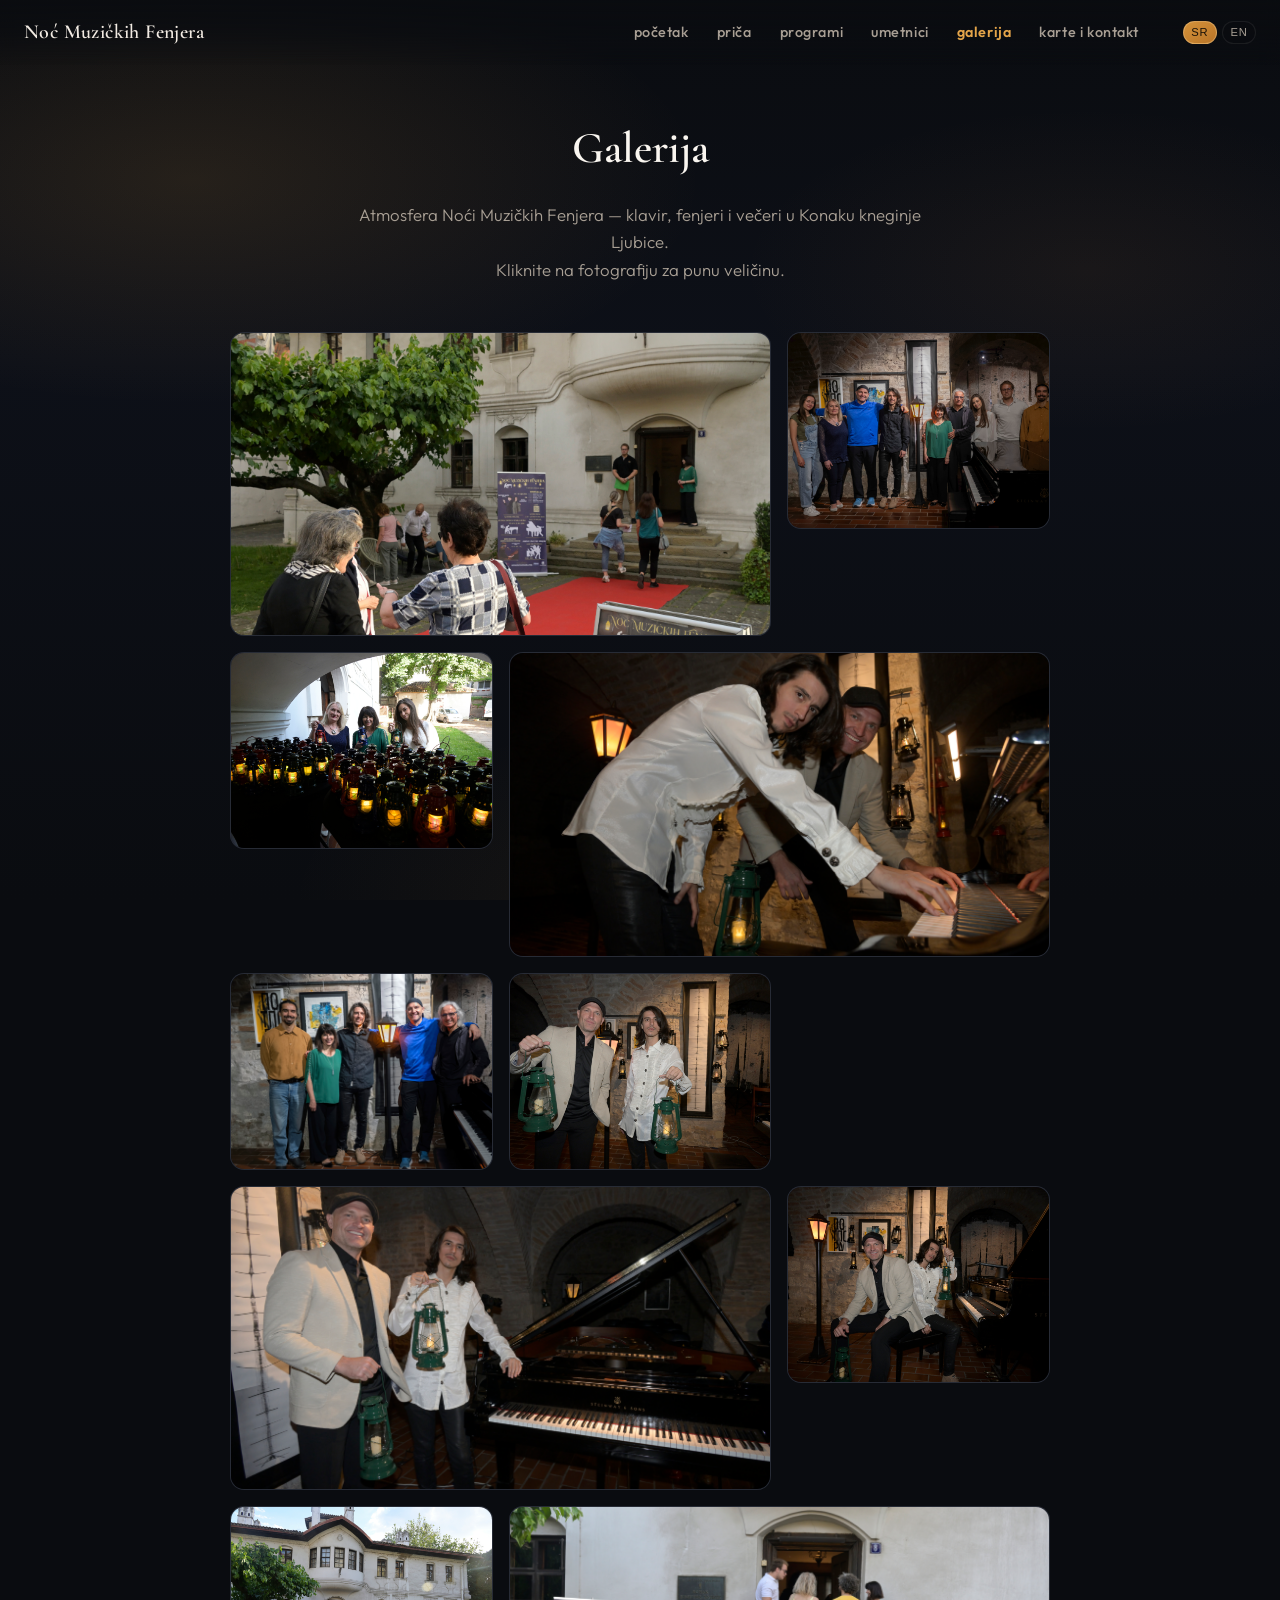
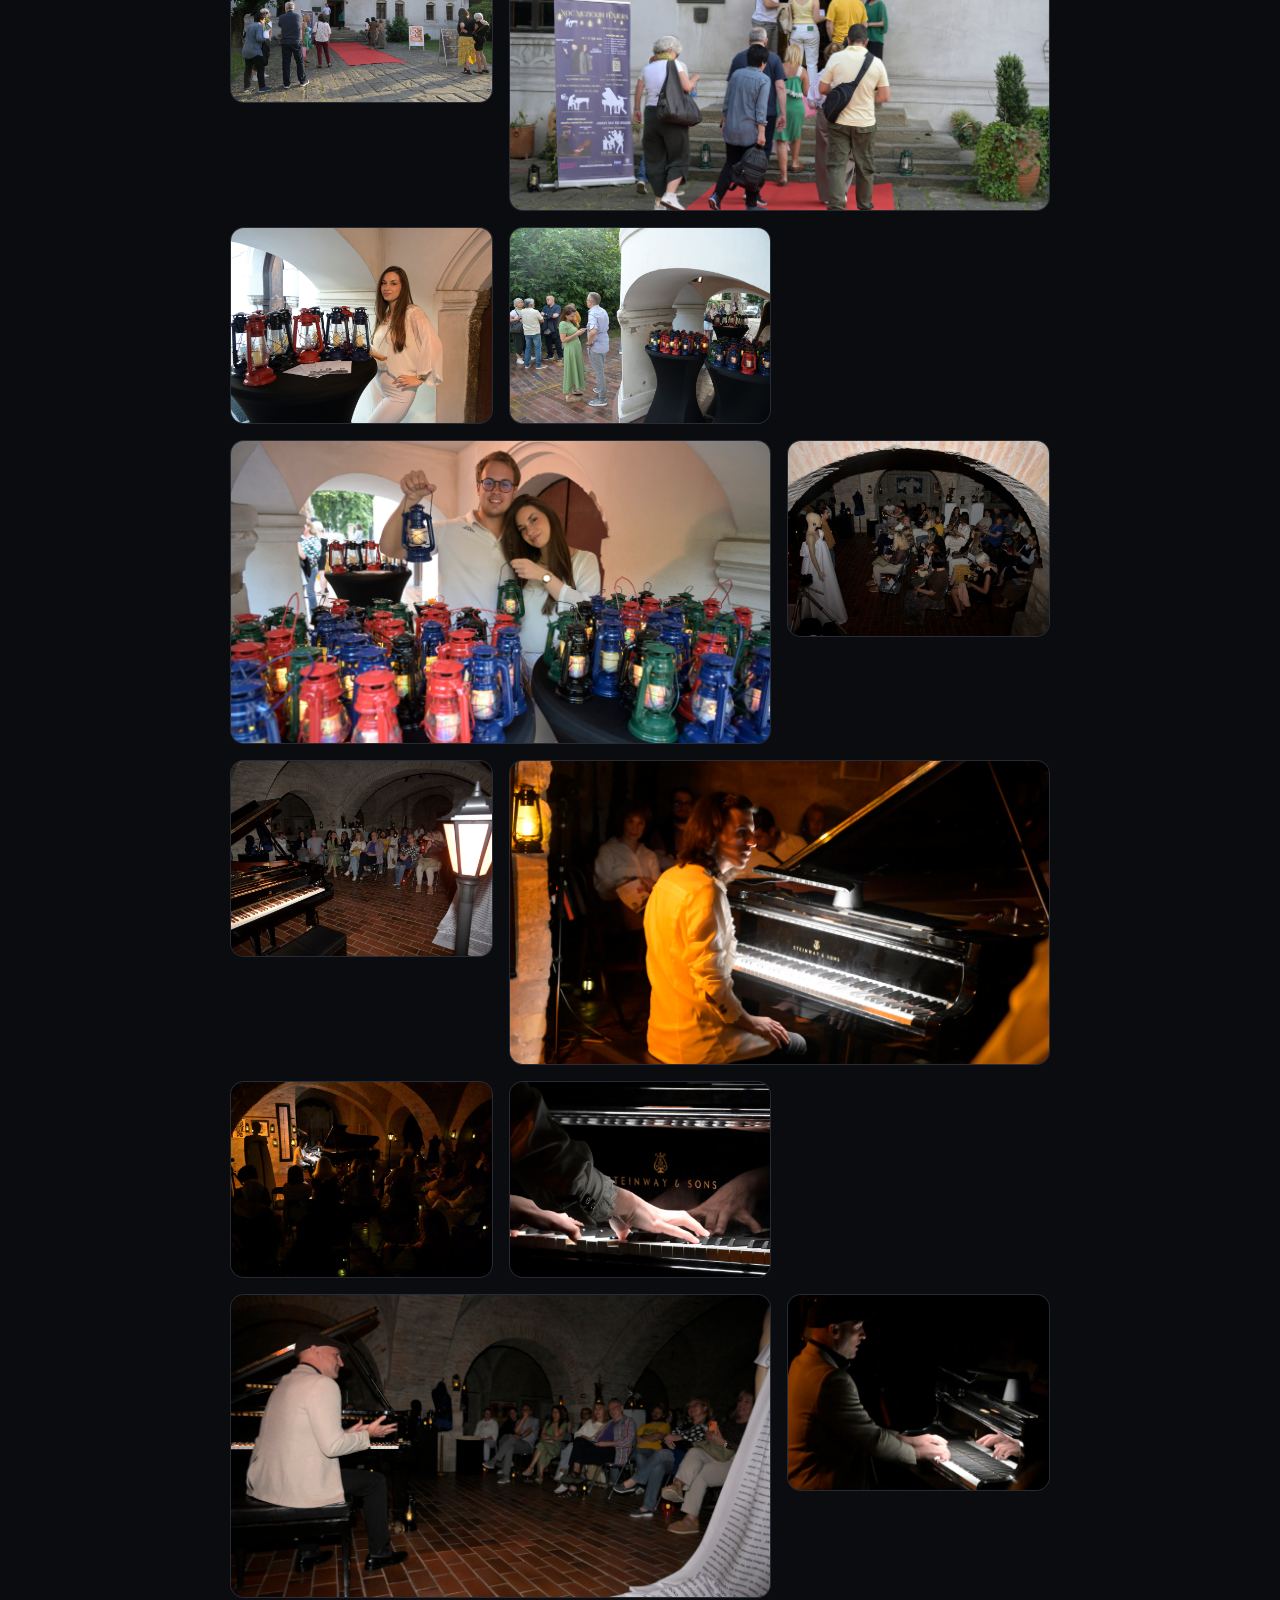
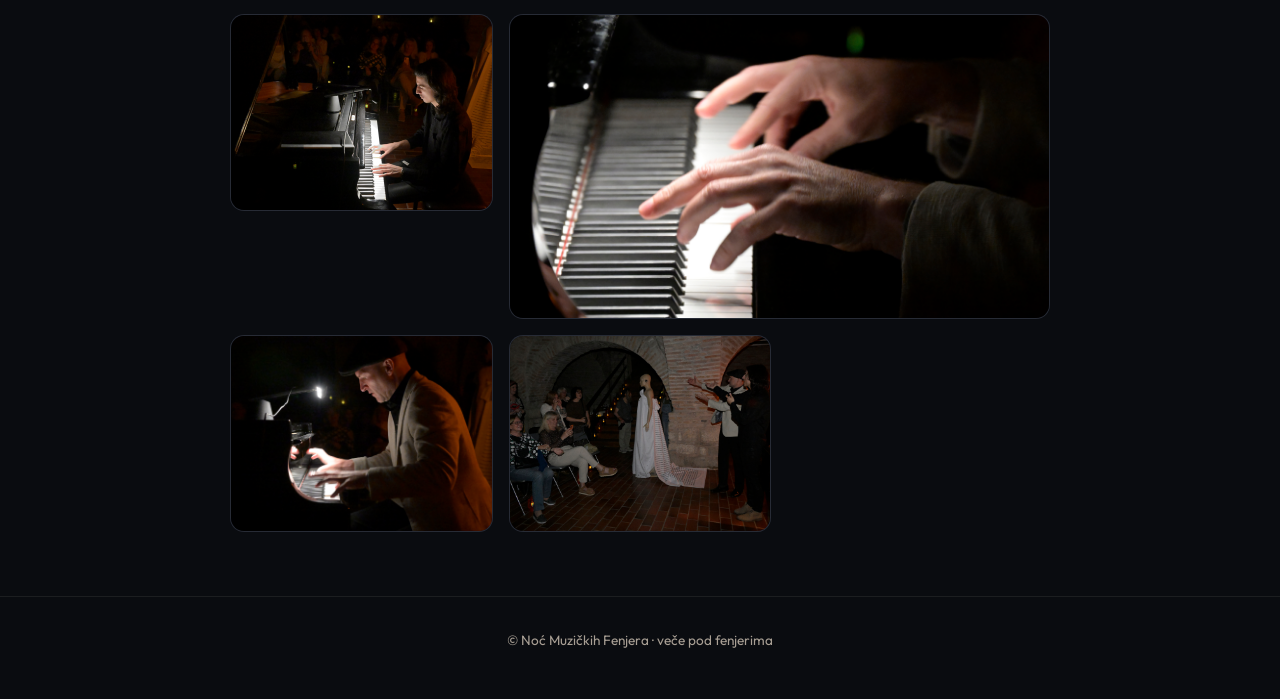
==== galerija.html @ 5be45546 "Dodaj galeriju, favicon fenjer i azuriraj program koncerata. Prethodni dogadjaji u padajucem meniju," ====
<!DOCTYPE html>
<html lang="sr">
<head>
  <meta charset="UTF-8" />
  <meta name="viewport" content="width=device-width, initial-scale=1.0" />
  <meta name="referrer" content="strict-origin-when-cross-origin" />
  <meta name="description" content="Galerija Noći Muzičkih Fenjera — fotografije koncerata, fenjera i ambijenta u Konaku kneginje Ljubice." data-i18n-sr="Galerija Noći Muzičkih Fenjera — fotografije koncerata, fenjera i ambijenta u Konaku kneginje Ljubice." data-i18n-en="Gallery of Night of Musical Lanterns — concert photos, lanterns, and ambience at the Konak of Princess Ljubica." />
  <title>Galerija — Noć Muzičkih Fenjera</title>
  <link rel="preconnect" href="https://fonts.googleapis.com" />
  <link rel="preconnect" href="https://fonts.gstatic.com" crossorigin />
  <link href="https://fonts.googleapis.com/css2?family=Cormorant+Garamond:ital,wght@0,400;0,600;0,700;1,400&family=Outfit:wght@300;400;500;600&display=swap" rel="stylesheet" />
  <link rel="icon" href="favicon.svg" type="image/svg+xml" />
  <link rel="stylesheet" href="css/style.css" />
  <script async src="https://www.googletagmanager.com/gtag/js?id=G-06BH31TTPN"></script>
  <script>
    window.dataLayer = window.dataLayer || [];
    function gtag() { dataLayer.push(arguments); }
    gtag("js", new Date());
    gtag("config", "G-06BH31TTPN");
  </script>
</head>
<body class="page" data-title-sr="Galerija — Noć Muzičkih Fenjera" data-title-en="Gallery — Night of Musical Lanterns">
  <div class="lantern-field" aria-hidden="true"></div>

  <header class="site-header">
    <a class="logo" href="index.html" data-i18n-sr="Noć Muzičkih Fenjera" data-i18n-en="Night of Musical Lanterns">Noć Muzičkih Fenjera</a>
    <button class="nav-toggle" type="button" aria-label="Meni" data-i18n-aria-label-sr="Meni" data-i18n-aria-label-en="Menu" aria-expanded="false">
      <span></span><span></span><span></span>
    </button>
    <nav class="site-nav" aria-label="Glavna navigacija" data-i18n-aria-label-sr="Glavna navigacija" data-i18n-aria-label-en="Main navigation">
      <a href="index.html" data-i18n-sr="Početak" data-i18n-en="Home">Početak</a>
      <a href="prica.html" data-i18n-sr="Priča" data-i18n-en="Story">Priča</a>
      <a href="programi.html" data-i18n-sr="Programi" data-i18n-en="Program">Programi</a>
      <a href="umetnici.html" data-i18n-sr="Umetnici" data-i18n-en="Artists">Umetnici</a>
      <a href="galerija.html" aria-current="page" data-i18n-sr="Galerija" data-i18n-en="Gallery">Galerija</a>
      <a href="kontakt.html" data-i18n-sr="Karte i kontakt" data-i18n-en="Tickets & Contact">Karte i kontakt</a>
      <div class="lang-switch" aria-label="Language switcher">
        <button class="lang-switch__btn is-active" type="button" data-lang-switch="sr" aria-pressed="true">SR</button>
        <button class="lang-switch__btn" type="button" data-lang-switch="en" aria-pressed="false">EN</button>
      </div>
    </nav>
  </header>

  <main class="page-main">
    <section class="section section--gallery section--page-top">
      <div class="section__container section__container--wide">
        <h1 class="section__title" data-i18n-sr="Galerija" data-i18n-en="Gallery">Galerija</h1>
        <p class="section__intro" data-i18n-html-sr="Atmosfera Noći Muzičkih Fenjera — klavir, fenjeri i večeri u Konaku kneginje Ljubice.<br>Kliknite na fotografiju za punu veličinu." data-i18n-html-en="The atmosphere of Night of Musical Lanterns — piano, lanterns, and evenings at the Konak of Princess Ljubica.<br>Click a photo for full size.">Atmosfera Noći Muzičkih Fenjera — klavir, fenjeri i večeri u Konaku kneginje Ljubice.<br>Kliknite na fotografiju za punu veličinu.</p>

        <div class="gallery-grid">
          <figure class="gallery-item"><a href="images/galerija/01.jpg"><img src="images/galerija/01.jpg" alt="Noć Muzičkih Fenjera" loading="lazy" width="1200" height="800" /></a></figure>
          <figure class="gallery-item"><a href="images/galerija/02.jpg"><img src="images/galerija/02.jpg" alt="Noć Muzičkih Fenjera" loading="lazy" width="1200" height="800" /></a></figure>
          <figure class="gallery-item"><a href="images/galerija/03.jpg"><img src="images/galerija/03.jpg" alt="Noć Muzičkih Fenjera" loading="lazy" width="1200" height="800" /></a></figure>
          <figure class="gallery-item"><a href="images/galerija/04.jpg"><img src="images/galerija/04.jpg" alt="Noć Muzičkih Fenjera" loading="lazy" width="1200" height="800" /></a></figure>
          <figure class="gallery-item"><a href="images/galerija/05.jpg"><img src="images/galerija/05.jpg" alt="Noć Muzičkih Fenjera" loading="lazy" width="1200" height="800" /></a></figure>
          <figure class="gallery-item"><a href="images/galerija/06.jpg"><img src="images/galerija/06.jpg" alt="Noć Muzičkih Fenjera" loading="lazy" width="1200" height="800" /></a></figure>
          <figure class="gallery-item"><a href="images/galerija/07.jpg"><img src="images/galerija/07.jpg" alt="Noć Muzičkih Fenjera" loading="lazy" width="1200" height="800" /></a></figure>
          <figure class="gallery-item"><a href="images/galerija/08.jpg"><img src="images/galerija/08.jpg" alt="Noć Muzičkih Fenjera" loading="lazy" width="1200" height="800" /></a></figure>
          <figure class="gallery-item"><a href="images/galerija/09.jpg"><img src="images/galerija/09.jpg" alt="Noć Muzičkih Fenjera" loading="lazy" width="1200" height="800" /></a></figure>
          <figure class="gallery-item"><a href="images/galerija/10.jpg"><img src="images/galerija/10.jpg" alt="Noć Muzičkih Fenjera" loading="lazy" width="1200" height="800" /></a></figure>
          <figure class="gallery-item"><a href="images/galerija/11.jpg"><img src="images/galerija/11.jpg" alt="Noć Muzičkih Fenjera" loading="lazy" width="1200" height="800" /></a></figure>
          <figure class="gallery-item"><a href="images/galerija/12.jpg"><img src="images/galerija/12.jpg" alt="Noć Muzičkih Fenjera" loading="lazy" width="1200" height="800" /></a></figure>
          <figure class="gallery-item"><a href="images/galerija/13.jpg"><img src="images/galerija/13.jpg" alt="Noć Muzičkih Fenjera" loading="lazy" width="1200" height="800" /></a></figure>
          <figure class="gallery-item"><a href="images/galerija/14.jpg"><img src="images/galerija/14.jpg" alt="Noć Muzičkih Fenjera" loading="lazy" width="1200" height="800" /></a></figure>
          <figure class="gallery-item"><a href="images/galerija/15.jpg"><img src="images/galerija/15.jpg" alt="Noć Muzičkih Fenjera" loading="lazy" width="1200" height="800" /></a></figure>
          <figure class="gallery-item"><a href="images/galerija/16.jpg"><img src="images/galerija/16.jpg" alt="Noć Muzičkih Fenjera" loading="lazy" width="1200" height="800" /></a></figure>
          <figure class="gallery-item"><a href="images/galerija/17.jpg"><img src="images/galerija/17.jpg" alt="Noć Muzičkih Fenjera" loading="lazy" width="1200" height="800" /></a></figure>
          <figure class="gallery-item"><a href="images/galerija/18.jpg"><img src="images/galerija/18.jpg" alt="Noć Muzičkih Fenjera" loading="lazy" width="1200" height="800" /></a></figure>
          <figure class="gallery-item"><a href="images/galerija/19.jpg"><img src="images/galerija/19.jpg" alt="Noć Muzičkih Fenjera" loading="lazy" width="1200" height="800" /></a></figure>
          <figure class="gallery-item"><a href="images/galerija/20.jpg"><img src="images/galerija/20.jpg" alt="Noć Muzičkih Fenjera" loading="lazy" width="1200" height="800" /></a></figure>
          <figure class="gallery-item"><a href="images/galerija/21.jpg"><img src="images/galerija/21.jpg" alt="Noć Muzičkih Fenjera" loading="lazy" width="1200" height="800" /></a></figure>
          <figure class="gallery-item"><a href="images/galerija/22.jpg"><img src="images/galerija/22.jpg" alt="Noć Muzičkih Fenjera" loading="lazy" width="1200" height="800" /></a></figure>
          <figure class="gallery-item"><a href="images/galerija/23.jpg"><img src="images/galerija/23.jpg" alt="Noć Muzičkih Fenjera" loading="lazy" width="1200" height="800" /></a></figure>
          <figure class="gallery-item"><a href="images/galerija/24.jpg"><img src="images/galerija/24.jpg" alt="Noć Muzičkih Fenjera" loading="lazy" width="1200" height="800" /></a></figure>
        </div>
      </div>
    </section>
  </main>

  <footer class="site-footer">
    <p data-i18n-html-sr="© <span id='year'></span> Noć Muzičkih Fenjera · veče pod fenjerima" data-i18n-html-en="© <span id='year'></span> Night of Musical Lanterns · an evening under lanterns">© <span id="year"></span> Noć Muzičkih Fenjera · veče pod fenjerima</p>
  </footer>

  <script src="js/main.js"></script>
</body>
</html>
---- css/style.css ----
/* Noć Muzičkih Fenjera — atmosferski večernji koncert */

:root {
  --bg-deep: #0a0c10;
  --bg-elevated: #12151e;
  --bg-card: #161a26;
  --text: #f2ebe3;
  --text-muted: #a89f94;
  --accent: #e4a54a;
  --accent-soft: rgba(228, 165, 74, 0.15);
  --accent-glow: rgba(228, 165, 74, 0.45);
  --line: rgba(242, 235, 227, 0.08);
  --font-display: "Cormorant Garamond", Georgia, serif;
  --font-ui: "Outfit", system-ui, sans-serif;
  --ease: cubic-bezier(0.4, 0, 0.2, 1);
}

*,
*::before,
*::after {
  box-sizing: border-box;
}

html {
  scroll-behavior: smooth;
}

body {
  margin: 0;
  min-height: 100vh;
  font-family: var(--font-ui);
  font-weight: 400;
  font-size: 1.05rem;
  line-height: 1.65;
  color: var(--text);
  background: var(--bg-deep);
  overflow-x: hidden;
}

a {
  color: var(--accent);
  text-decoration: none;
  transition: color 0.2s var(--ease), opacity 0.2s var(--ease);
}

a:hover {
  color: #f0c56e;
}

/* Ambient lantern field */
.lantern-field {
  pointer-events: none;
  position: fixed;
  inset: 0;
  z-index: 0;
  background:
    radial-gradient(ellipse 80% 50% at 15% 20%, rgba(228, 165, 74, 0.12), transparent 50%),
    radial-gradient(ellipse 60% 40% at 85% 30%, rgba(180, 120, 60, 0.08), transparent 45%),
    radial-gradient(ellipse 50% 35% at 50% 100%, rgba(228, 165, 74, 0.06), transparent 55%),
    linear-gradient(180deg, #0a0c10 0%, #0d1018 40%, #0a0c10 100%);
}

/* Header */
.site-header {
  position: fixed;
  top: 0;
  left: 0;
  right: 0;
  z-index: 100;
  display: flex;
  align-items: center;
  justify-content: space-between;
  padding: 1rem 1.5rem;
  background: linear-gradient(to bottom, rgba(10, 12, 16, 0.92), rgba(10, 12, 16, 0.65), transparent);
  backdrop-filter: blur(8px);
}

.logo {
  font-family: var(--font-display);
  font-size: 1.25rem;
  font-weight: 600;
  letter-spacing: 0.02em;
  color: var(--text);
}

.logo:hover {
  color: var(--accent);
}

.site-nav {
  display: flex;
  gap: 1.75rem;
}

.lang-switch {
  display: inline-flex;
  align-items: center;
  gap: 0.35rem;
  margin-left: 1rem;
}

.lang-switch__btn {
  border: 1px solid var(--line);
  background: rgba(10, 12, 16, 0.7);
  color: var(--text-muted);
  font-size: 0.7rem;
  letter-spacing: 0.08em;
  text-transform: uppercase;
  padding: 0.3rem 0.45rem;
  border-radius: 999px;
  cursor: pointer;
}

.lang-switch__btn:hover {
  color: var(--text);
  border-color: rgba(228, 165, 74, 0.35);
}

.lang-switch__btn.is-active {
  color: #1a1208;
  border-color: rgba(255, 220, 160, 0.35);
  background: linear-gradient(145deg, #d4923a, #b87428);
}

.site-nav a {
  font-size: 0.9rem;
  font-weight: 500;
  color: var(--text-muted);
  letter-spacing: 0.04em;
  text-transform: lowercase;
}

.site-nav a:hover {
  color: var(--text);
}

.site-nav a[aria-current="page"] {
  color: var(--accent);
  font-weight: 600;
}

.nav-toggle {
  display: none;
  flex-direction: column;
  justify-content: center;
  gap: 6px;
  width: 44px;
  height: 44px;
  padding: 0;
  border: none;
  background: transparent;
  cursor: pointer;
}

.nav-toggle span {
  display: block;
  width: 22px;
  height: 2px;
  background: var(--text);
  border-radius: 1px;
  transition: transform 0.3s var(--ease), opacity 0.3s;
}

.site-header.is-open .nav-toggle span:nth-child(1) {
  transform: translateY(8px) rotate(45deg);
}

.site-header.is-open .nav-toggle span:nth-child(2) {
  opacity: 0;
}

.site-header.is-open .nav-toggle span:nth-child(3) {
  transform: translateY(-8px) rotate(-45deg);
}

@media (max-width: 768px) {
  /*
   * backdrop-filter na headeru pravi containing block — fixed .site-nav
   * ostaje u okviru uske trake headera i „seče“ meni (vidljiva ~3 stavke).
   * Na mobilnom uklanjamo blur i dajemo čvrstu pozadinu.
   */
  .site-header {
    backdrop-filter: none;
    background: rgba(10, 12, 16, 0.97);
  }

  .logo {
    position: relative;
    z-index: 102;
  }

  .nav-toggle {
    display: flex;
    z-index: 102;
    position: relative;
  }

  .site-nav {
    position: fixed;
    top: 0;
    left: 0;
    right: 0;
    bottom: 0;
    width: 100%;
    min-height: 100vh;
    min-height: 100dvh;
    flex-direction: column;
    justify-content: center;
    align-items: center;
    gap: 1.75rem;
    padding: max(5.5rem, env(safe-area-inset-top, 0px)) 1.5rem max(2rem, env(safe-area-inset-bottom, 0px));
    box-sizing: border-box;
    background: var(--bg-deep);
    opacity: 0;
    visibility: hidden;
    pointer-events: none;
    transition: opacity 0.3s var(--ease), visibility 0.3s;
    z-index: 101;
    overflow-y: auto;
    -webkit-overflow-scrolling: touch;
  }

  .lang-switch {
    margin-left: 0;
    margin-top: 1.25rem;
  }

  .site-header.is-open .site-nav {
    opacity: 1;
    visibility: visible;
    pointer-events: auto;
  }

  .site-nav a {
    font-size: 1.25rem;
    color: var(--text);
    flex-shrink: 0;
  }
}

/* Hero */
main {
  position: relative;
  z-index: 1;
}

.hero {
  min-height: 100vh;
  display: flex;
  flex-direction: column;
  align-items: center;
  justify-content: center;
  padding: 6rem 1.5rem 4rem;
  text-align: center;
}

.hero__inner {
  max-width: 42rem;
}

.hero__eyebrow {
  font-family: var(--font-display);
  font-style: italic;
  font-size: 1.15rem;
  color: var(--accent);
  margin: 0 0 0.75rem;
  letter-spacing: 0.06em;
}

.hero__title {
  font-family: var(--font-display);
  font-size: clamp(2.75rem, 8vw, 4.25rem);
  font-weight: 600;
  line-height: 1.1;
  margin: 0 0 1.25rem;
  background: linear-gradient(135deg, #fff8f0 0%, #e8d5c4 45%, #c9a87c 100%);
  -webkit-background-clip: text;
  -webkit-text-fill-color: transparent;
  background-clip: text;
  filter: drop-shadow(0 0 40px rgba(228, 165, 74, 0.2));
}

.hero__lead {
  margin: 0 0 2rem;
  color: var(--text-muted);
  font-weight: 300;
  font-size: 1.1rem;
  line-height: 1.75;
}

.hero__actions {
  display: flex;
  flex-wrap: wrap;
  gap: 1rem;
  justify-content: center;
}

.btn {
  display: inline-flex;
  align-items: center;
  justify-content: center;
  padding: 0.85rem 1.75rem;
  font-family: var(--font-ui);
  font-size: 0.9rem;
  font-weight: 500;
  letter-spacing: 0.06em;
  text-transform: lowercase;
  border-radius: 999px;
  border: 1px solid transparent;
  cursor: pointer;
  transition: background 0.25s var(--ease), border-color 0.25s, box-shadow 0.25s, color 0.25s;
}

.btn--primary {
  background: linear-gradient(145deg, #d4923a, #b87428);
  color: #1a1208;
  border-color: rgba(255, 220, 160, 0.35);
  box-shadow: 0 0 0 1px rgba(228, 165, 74, 0.25), 0 12px 40px rgba(0, 0, 0, 0.35);
}

.btn--primary:hover {
  background: linear-gradient(145deg, #e0a24a, #c88230);
  color: #1a1208;
  box-shadow: 0 0 30px var(--accent-glow);
}

.btn--ghost {
  background: transparent;
  color: var(--text);
  border-color: var(--line);
}

.btn--ghost:hover {
  border-color: rgba(228, 165, 74, 0.4);
  color: var(--accent);
}

.btn--wide {
  width: 100%;
}

.hero__scroll-hint {
  margin-top: auto;
  padding-top: 4rem;
  font-size: 0.7rem;
  letter-spacing: 0.35em;
  text-transform: uppercase;
  color: var(--text-muted);
  opacity: 0.5;
  animation: pulse-hint 3s ease-in-out infinite;
}

@keyframes pulse-hint {
  0%,
  100% {
    opacity: 0.35;
  }
  50% {
    opacity: 0.65;
  }
}

/* Sections */
.section {
  padding: 5rem 1.5rem;
}

.section__container {
  max-width: 960px;
  margin: 0 auto;
}

.section__container--narrow {
  max-width: 520px;
}

.section__container--contact-form {
  max-width: 880px;
}

.section__title {
  font-family: var(--font-display);
  font-size: clamp(2rem, 4vw, 2.75rem);
  font-weight: 600;
  text-align: center;
  margin: 0 0 1rem;
  color: #faf6f0;
}

.section__intro {
  text-align: center;
  color: var(--text-muted);
  max-width: 36rem;
  margin: 0 auto 3rem;
  font-weight: 300;
}

.section--story {
  background: linear-gradient(180deg, transparent, rgba(18, 21, 30, 0.6) 20%, rgba(18, 21, 30, 0.6) 80%, transparent);
}

.event-flow {
  max-width: 42rem;
  margin: 0 auto 3rem;
  padding: 1.75rem 1.5rem 1.85rem;
  background: var(--bg-card);
  border: 1px solid var(--line);
  border-radius: 14px;
  box-shadow: 0 18px 40px rgba(0, 0, 0, 0.25);
}

.event-flow__title {
  font-family: var(--font-display);
  font-size: clamp(1.35rem, 2.5vw, 1.65rem);
  font-weight: 600;
  text-align: center;
  margin: 0 0 1.5rem;
  color: #faf6f0;
}

.event-flow__list {
  list-style: none;
  margin: 0;
  padding: 0;
  display: flex;
  flex-direction: column;
  gap: 1.4rem;
}

.event-flow__step {
  margin: 0;
  padding-bottom: 1.25rem;
  border-bottom: 1px solid var(--line);
}

.event-flow__step:last-child {
  padding-bottom: 0;
  border-bottom: none;
}

.event-flow__label {
  display: block;
  font-size: 0.72rem;
  letter-spacing: 0.16em;
  text-transform: uppercase;
  color: var(--accent);
  margin-bottom: 0.45rem;
  font-weight: 600;
}

.event-flow__text {
  margin: 0;
  color: var(--text-muted);
  font-weight: 300;
  line-height: 1.68;
  font-size: 1.02rem;
}

.story__grid {
  display: grid;
  gap: 1.5rem;
}

@media (min-width: 768px) {
  .story__grid {
    grid-template-columns: 1fr 1.1fr 1fr;
    align-items: start;
  }
}

.story__block {
  padding: 1.75rem;
  background: var(--bg-card);
  border: 1px solid var(--line);
  border-radius: 12px;
}

.story__block h2,
.story__block h3 {
  font-family: var(--font-display);
  font-size: 1.35rem;
  font-weight: 600;
  margin: 0 0 0.75rem;
  color: var(--accent);
}

.story__block p {
  margin: 0;
  color: var(--text-muted);
  font-weight: 300;
}

.story__block--accent {
  background: linear-gradient(160deg, var(--accent-soft), transparent 70%);
  border-color: rgba(228, 165, 74, 0.2);
}

.story__block--accent blockquote {
  margin: 0;
  font-family: var(--font-display);
  font-size: 1.2rem;
  font-style: italic;
  line-height: 1.55;
  color: #e8dfd4;
}

/* Concerts */
.section--concerts {
  padding-top: 3rem;
}

.pricing-strip {
  margin: 0 auto 2rem;
  padding: 1rem;
  border: 1px solid rgba(228, 165, 74, 0.32);
  border-radius: 16px;
  background: linear-gradient(150deg, rgba(228, 165, 74, 0.14), rgba(22, 26, 38, 0.92));
}

.pricing-strip__lead {
  margin: 0 0 0.9rem;
  text-align: center;
  letter-spacing: 0.06em;
  text-transform: uppercase;
  font-size: 0.8rem;
  color: #f3d9ac;
  font-weight: 600;
}

.pricing-strip__grid {
  display: grid;
  grid-template-columns: repeat(auto-fit, minmax(160px, 1fr));
  gap: 0.7rem;
}

.pricing-pill {
  padding: 0.75rem;
  border-radius: 14px;
  border: 1px solid rgba(242, 235, 227, 0.1);
  background: rgba(10, 12, 16, 0.62);
}

.pricing-pill h2 {
  margin: 0 0 0.35rem;
  font-family: var(--font-display);
  font-size: 1.15rem;
  color: #fff2dc;
}

.pricing-pill p {
  margin: 0;
  color: var(--text-muted);
  font-size: 0.82rem;
  line-height: 1.45;
}

.pricing-pill--accent {
  border-color: rgba(228, 165, 74, 0.45);
  background: rgba(228, 165, 74, 0.12);
}

.pricing-strip__note {
  margin: 0.8rem 0 0;
  text-align: center;
  color: #d7cfc2;
  font-size: 0.78rem;
}

.concert-list {
  list-style: none;
  margin: 0;
  padding: 0;
  display: flex;
  flex-direction: column;
  gap: 1.25rem;
}

.concert-card {
  display: grid;
  grid-template-columns: auto 1fr auto;
  gap: 1.5rem;
  align-items: center;
  padding: 1.5rem 1.75rem;
  background: var(--bg-elevated);
  border: 1px solid var(--line);
  border-radius: 16px;
  transition: border-color 0.25s var(--ease), box-shadow 0.25s;
}

.concert-card:hover {
  border-color: rgba(228, 165, 74, 0.25);
  box-shadow: 0 20px 50px rgba(0, 0, 0, 0.35);
}

.concert-card--dim {
  opacity: 0.85;
}

.concert-card__date {
  display: flex;
  flex-direction: column;
  align-items: center;
  min-width: 4.5rem;
  padding: 0.75rem 0.5rem;
  background: var(--bg-card);
  border-radius: 10px;
  border: 1px solid var(--line);
}

.concert-card__day {
  font-family: var(--font-display);
  font-size: 2rem;
  font-weight: 700;
  line-height: 1;
  color: var(--accent);
}

.concert-card__month {
  font-size: 0.75rem;
  text-transform: uppercase;
  letter-spacing: 0.12em;
  color: var(--text-muted);
}

.concert-card__year {
  font-size: 0.8rem;
  color: var(--text-muted);
  margin-top: 0.25rem;
}

.concert-card__body h2,
.concert-card__body h3,
.concert-card__heading {
  font-family: var(--font-display);
  font-size: 1.35rem;
  font-weight: 600;
  margin: 0 0 0.35rem;
}

.concert-card__body p {
  margin: 0;
  color: var(--text-muted);
  font-size: 0.95rem;
}

.concert-card__price {
  margin-top: 0.5rem;
  color: #f1ddba;
  font-size: 0.78rem;
  letter-spacing: 0.05em;
  text-transform: uppercase;
}

.concert-card__capacity {
  margin: 0.4rem 0 0;
  color: #f3d6a1;
  font-size: 0.8rem;
  font-weight: 600;
}

.concert-card__tag {
  display: inline-block;
  margin-top: 0.75rem;
  font-size: 0.75rem;
  letter-spacing: 0.06em;
  text-transform: uppercase;
  color: var(--accent);
  opacity: 0.9;
}

.concert-card__cta {
  white-space: nowrap;
  font-size: 0.85rem;
  font-weight: 500;
  padding: 0.6rem 1rem;
  border-radius: 999px;
  border: 1px solid rgba(228, 165, 74, 0.35);
  color: var(--accent);
}

.concert-card__cta:hover {
  background: var(--accent-soft);
  color: #f0c56e;
}

@media (max-width: 640px) {
  .concert-card {
    grid-template-columns: 1fr;
    text-align: center;
  }

  .concert-card__date {
    flex-direction: row;
    gap: 0.5rem;
    justify-content: center;
  }

  .concert-card__cta {
    justify-self: center;
  }
}

/* Artists */
.section--artists {
  background: linear-gradient(180deg, transparent, rgba(15, 18, 26, 0.5) 30%, transparent);
}

.artist-grid {
  display: grid;
  grid-template-columns: repeat(auto-fit, minmax(260px, 1fr));
  gap: 1.5rem;
}

.artist-card {
  padding: 0;
  background: var(--bg-card);
  border: 1px solid var(--line);
  border-radius: 16px;
  overflow: hidden;
  transition: transform 0.3s var(--ease), border-color 0.3s;
}

.artist-card:hover {
  transform: translateY(-4px);
  border-color: rgba(228, 165, 74, 0.2);
}

.artist-card__visual {
  height: 160px;
  background:
    linear-gradient(145deg, rgba(228, 165, 74, 0.25), transparent 60%),
    radial-gradient(circle at 30% 70%, rgba(200, 150, 80, 0.3), transparent 50%),
    #1a1e2a;
}

.artist-card__visual--2 {
  background:
    linear-gradient(200deg, rgba(100, 120, 160, 0.35), transparent 55%),
    radial-gradient(circle at 70% 40%, rgba(228, 165, 74, 0.15), transparent 45%),
    #1a1e2a;
}

.artist-card__visual--3 {
  background:
    linear-gradient(90deg, rgba(228, 165, 74, 0.2), transparent),
    linear-gradient(0deg, #1f2433, #12151e);
}

.artist-card h3 {
  font-family: var(--font-display);
  font-size: 1.5rem;
  margin: 1rem 1.25rem 0.25rem;
}

.artist-card__role {
  margin: 0 1.25rem 0.75rem;
  font-size: 0.85rem;
  color: var(--accent);
  letter-spacing: 0.04em;
}

.artist-card p:last-child {
  margin: 0 1.25rem 1.5rem;
  color: var(--text-muted);
  font-size: 0.95rem;
  font-weight: 300;
}

/* Contact */
.section--contact {
  padding-bottom: 6rem;
}

.contact-tickets-cta {
  margin: 0 auto 2.5rem;
  max-width: 22rem;
  text-align: center;
}

.contact-tickets-cta__btn {
  text-decoration: none;
  font-size: 0.95rem;
  letter-spacing: 0.08em;
}

.contact-tickets-cta__hint {
  margin: 0.85rem 0 0;
  font-size: 0.82rem;
  font-weight: 300;
  color: var(--text-muted);
  line-height: 1.5;
}

.contact-form label {
  display: block;
  margin-bottom: 1.25rem;
  font-size: 0.85rem;
  font-weight: 500;
  letter-spacing: 0.04em;
  text-transform: lowercase;
  color: var(--text-muted);
}

.contact-form input,
.contact-form select,
.contact-form textarea {
  width: 100%;
  margin-top: 0.45rem;
  padding: 0.85rem 1rem;
  font-family: var(--font-ui);
  font-size: 1rem;
  color: var(--text);
  background: var(--bg-elevated);
  border: 1px solid var(--line);
  border-radius: 10px;
  transition: border-color 0.2s, box-shadow 0.2s;
}

.contact-form input:focus,
.contact-form select:focus,
.contact-form textarea:focus {
  outline: none;
  border-color: rgba(228, 165, 74, 0.45);
  box-shadow: 0 0 0 3px var(--accent-soft);
}

.contact-form input::placeholder,
.contact-form textarea::placeholder {
  color: rgba(168, 159, 148, 0.6);
}

.contact-form__fieldset {
  margin: 0 0 1.25rem;
  padding: 0.9rem 1rem 1rem;
  border: 1px solid var(--line);
  border-radius: 12px;
  background: rgba(18, 21, 30, 0.35);
}

.contact-form__fieldset legend {
  padding: 0 0.35rem;
  color: #e7d3b1;
  letter-spacing: 0.04em;
  font-size: 0.82rem;
}

.contact-form__hint {
  margin: 0 0 0.65rem;
  font-size: 0.8rem;
  color: var(--text-muted);
}

.contact-form__checkboxes.concert-rows {
  display: flex;
  flex-direction: column;
  gap: 0.5rem;
}

.concert-row {
  display: flex;
  flex-wrap: wrap;
  align-items: center;
  gap: 0.5rem 0.75rem;
  margin: 0;
  padding: 0.65rem 0.75rem;
  border: 1px solid var(--line);
  border-radius: 10px;
  font-size: 0.8rem;
  text-transform: none;
  letter-spacing: 0.02em;
  color: var(--text);
  background: rgba(10, 12, 16, 0.35);
  transition: border-color 0.2s var(--ease);
}

.concert-row.is-active {
  border-color: rgba(228, 165, 74, 0.35);
}

.concert-booking__head {
  display: block;
  flex: 1 1 12rem;
  min-width: 0;
  margin: 0;
}

.contact-form__checkboxes.concert-rows label.concert-booking__check {
  display: flex;
  flex-direction: row;
  flex-wrap: nowrap;
  align-items: flex-start;
  gap: 0.55rem;
  margin: 0;
  padding: 0;
  border: none;
  background: transparent;
  width: 100%;
  min-width: 0;
  cursor: pointer;
}

.concert-booking__check {
  cursor: pointer;
}

.concert-row__label-text {
  display: flex;
  flex-direction: column;
  gap: 0.2rem;
  min-width: 0;
  flex: 1 1 auto;
}

.concert-row__label-text .concert-row__title {
  display: block;
  line-height: 1.35;
}

.concert-row__label-text .concert-capacity {
  display: block;
  margin: 0;
  line-height: 1.25;
}

.contact-form__checkboxes.concert-rows label.concert-booking__check input[type="checkbox"] {
  width: 1rem;
  min-width: 1rem;
  height: 1rem;
  margin: 0.2rem 0 0;
  flex: 0 0 auto;
}

.concert-row__title {
  line-height: 1.35;
  min-width: 0;
}

.concert-row .concert-capacity {
  color: #f3d6a1;
  font-size: 0.76rem;
  font-weight: 600;
}

.concert-booking__tickets {
  display: flex;
  align-items: flex-end;
  flex-wrap: wrap;
  gap: 0.5rem 0.65rem;
  flex: 0 0 auto;
  margin-left: auto;
}

.concert-booking__tickets label {
  display: flex;
  flex-direction: column;
  align-items: stretch;
  gap: 0.3rem;
  margin: 0;
  width: auto;
  font-size: 0.72rem;
  min-width: 4.5rem;
}

.concert-row__qty-label {
  font-weight: 600;
  color: var(--text-muted);
  line-height: 1.25;
  font-size: 0.68rem;
}

.concert-booking__tickets input[type="number"] {
  width: 3.5rem;
  min-width: 3.5rem;
  margin: 0;
  padding: 0.45rem 0.35rem;
  text-align: center;
}

.contact-form__hp {
  position: absolute;
  left: -9999px;
  width: 1px;
  height: 1px;
  overflow: hidden;
}

.form-note--success {
  padding: 0.85rem 1rem;
  border: 1px solid rgba(228, 165, 74, 0.35);
  border-radius: 10px;
  background: rgba(228, 165, 74, 0.12);
  color: #f0e6d7;
}

@media (max-width: 720px) {
  .concert-row {
    flex-direction: column;
    align-items: stretch;
  }

  .concert-booking__head {
    width: 100%;
  }

  .concert-booking__tickets {
    margin-left: 0;
    width: 100%;
    justify-content: flex-start;
  }

  .concert-booking__tickets label {
    flex: 1 1 calc(50% - 0.35rem);
    min-width: 0;
  }

  .contact-form__checkboxes.concert-rows label.concert-booking__check {
    font-size: 0.78rem;
  }
}

.contact-form__checkboxes {
  display: grid;
  gap: 0.5rem;
}

.contact-form__checkboxes label {
  margin: 0;
  padding: 0.65rem 0.75rem;
  border: 1px solid var(--line);
  border-radius: 10px;
  font-size: 0.8rem;
  text-transform: none;
  letter-spacing: 0.02em;
  color: var(--text);
  background: rgba(10, 12, 16, 0.35);
  display: flex;
  align-items: center;
  gap: 0.55rem;
  flex-wrap: wrap;
}

.concert-capacity {
  color: #f3d6a1;
  font-size: 0.76rem;
  font-weight: 600;
}

.contact-form__checkboxes input[type="checkbox"] {
  width: auto;
  margin: 0;
}

.price-estimate {
  margin: 0 0 1.25rem;
  padding: 0.85rem 1rem;
  border: 1px solid rgba(228, 165, 74, 0.35);
  border-radius: 10px;
  background: rgba(228, 165, 74, 0.09);
  font-size: 0.9rem;
  color: #f0e6d7;
}

.price-estimate strong {
  display: block;
  margin-bottom: 0.25rem;
  font-size: 0.78rem;
  letter-spacing: 0.06em;
  text-transform: uppercase;
  color: #f3d6a1;
}

.form-note {
  margin: 1rem 0 0;
  font-size: 0.8rem;
  color: var(--text-muted);
  line-height: 1.5;
}

.contact-alt {
  margin-top: 2.5rem;
  padding-top: 2rem;
  border-top: 1px solid var(--line);
  text-align: center;
  color: var(--text-muted);
  font-size: 0.95rem;
}

.contact-alt p {
  margin: 0.5rem 0;
}

.contact-alt a {
  color: var(--text);
}

.contact-alt a:hover {
  color: var(--accent);
}

/* Footer */
.site-footer {
  position: relative;
  z-index: 1;
  padding: 2rem 1.5rem 3rem;
  text-align: center;
  font-size: 0.85rem;
  color: var(--text-muted);
  border-top: 1px solid var(--line);
}

.site-footer p {
  margin: 0;
}

/* Multi-page layout */
.page-main {
  position: relative;
  z-index: 1;
}

.section--page-top {
  padding-top: 7rem;
}

.section__container--wide {
  max-width: 820px;
}

.section__outro {
  text-align: center;
  margin-top: 3rem;
  color: var(--text-muted);
  font-weight: 300;
}

.section__outro a {
  font-weight: 500;
}

/* Splash home */
.page--splash .site-header {
  background: linear-gradient(to bottom, rgba(10, 12, 16, 0.95), rgba(10, 12, 16, 0.5), transparent);
}

.splash {
  position: relative;
  z-index: 1;
  min-height: 100vh;
  display: flex;
  flex-direction: column;
  align-items: center;
  justify-content: center;
  gap: 2.5rem;
  padding: 6.5rem 1.5rem 4rem;
  text-align: center;
}

.splash__content {
  display: flex;
  flex-direction: column;
  align-items: center;
  width: 100%;
  max-width: 28rem;
}

.splash__copy {
  width: 100%;
}

@media (min-width: 900px) {
  .splash {
    flex-direction: row;
    justify-content: center;
    align-items: center;
    gap: clamp(2rem, 4vw, 3.5rem);
    text-align: left;
    max-width: 1320px;
    margin: 0 auto;
  }

  .splash__content {
    flex: 1;
    min-width: 0;
    max-width: none;
    display: grid;
    grid-template-columns: minmax(0, 1fr) minmax(308px, min(45vw, 420px));
    gap: 2rem 2.75rem;
    align-items: start;
  }

  .splash__copy {
    min-width: 0;
  }

  .splash__art {
    flex: 0 0 auto;
  }

  .splash__promo {
    margin-top: 0;
    margin-left: 0;
    margin-right: 0;
    max-width: none;
    width: 100%;
    align-self: start;
  }
}

.splash__art {
  display: flex;
  align-items: center;
  justify-content: center;
}

.lantern-svg {
  width: min(260px, 72vw);
  height: auto;
  filter: drop-shadow(0 0 50px rgba(228, 165, 74, 0.35)) drop-shadow(0 20px 60px rgba(0, 0, 0, 0.5));
}

.lantern-svg__pulse {
  animation: lantern-flicker 5s ease-in-out infinite;
  transform-origin: center;
}

@keyframes lantern-flicker {
  0%,
  100% {
    opacity: 0.95;
  }
  40% {
    opacity: 0.82;
  }
  55% {
    opacity: 1;
  }
  70% {
    opacity: 0.88;
  }
}

.splash__eyebrow {
  font-family: var(--font-display);
  font-style: italic;
  font-size: 1.2rem;
  color: var(--accent);
  margin: 0 0 0.5rem;
  letter-spacing: 0.08em;
}

.splash__title {
  font-family: var(--font-display);
  font-size: clamp(2.5rem, 6vw, 3.75rem);
  font-weight: 600;
  line-height: 1.08;
  margin: 0 0 1rem;
  background: linear-gradient(135deg, #fff8f0 0%, #e8d5c4 45%, #c9a87c 100%);
  -webkit-background-clip: text;
  -webkit-text-fill-color: transparent;
  background-clip: text;
  filter: drop-shadow(0 0 36px rgba(228, 165, 74, 0.18));
}

.splash__event-lead {
  font-family: var(--font-display);
  font-size: clamp(1.15rem, 2.2vw, 1.45rem);
  font-weight: 600;
  letter-spacing: 0.04em;
  color: #f0e8de;
  margin: 0 0 0.5rem;
  line-height: 1.35;
}

.splash__event-venue {
  margin: 0 0 1.35rem;
  font-size: 0.98rem;
  font-weight: 400;
  letter-spacing: 0.06em;
  color: var(--accent);
  line-height: 1.5;
}

.splash__tagline {
  margin: 0 0 2rem;
  color: var(--text-muted);
  font-weight: 300;
  font-size: 1.12rem;
  line-height: 1.65;
}

.splash__dive {
  margin-bottom: 2rem;
}

.btn--dive {
  flex-direction: column;
  gap: 0.35rem;
  padding: 1.1rem 2.25rem;
  min-width: 220px;
}

.btn--dive__label {
  font-size: 1rem;
  letter-spacing: 0.12em;
  text-transform: uppercase;
}

.btn--dive__hint {
  font-size: 0.72rem;
  font-weight: 400;
  letter-spacing: 0.14em;
  text-transform: uppercase;
  opacity: 0.85;
  color: rgba(26, 18, 8, 0.75);
}

.splash__quick {
  display: flex;
  flex-wrap: wrap;
  align-items: center;
  justify-content: center;
  gap: 0.5rem 0.75rem;
  font-size: 0.9rem;
}

@media (min-width: 900px) {
  .splash__quick {
    justify-content: flex-start;
  }
}

.splash__quick a {
  color: var(--text-muted);
  font-weight: 500;
}

.splash__quick a:hover {
  color: var(--accent);
}

.splash__dot {
  color: var(--line);
  user-select: none;
}

.splash__promo {
  display: block;
  margin-top: 2.25rem;
  width: 100%;
  max-width: min(420px, 92vw);
  margin-left: auto;
  margin-right: auto;
  border-radius: 14px;
  overflow: hidden;
  border: 1px solid rgba(228, 165, 74, 0.2);
  box-shadow:
    0 24px 56px rgba(0, 0, 0, 0.45),
    0 0 0 1px rgba(242, 235, 227, 0.06);
  transition: border-color 0.25s var(--ease), box-shadow 0.25s var(--ease), transform 0.25s var(--ease);
}

.splash__promo:hover {
  border-color: rgba(228, 165, 74, 0.35);
  box-shadow:
    0 28px 64px rgba(0, 0, 0, 0.5),
    0 0 48px rgba(228, 165, 74, 0.12);
  transform: translateY(-2px);
}

.splash__promo img {
  display: block;
  width: 100%;
  height: auto;
  vertical-align: middle;
}

.splash__promo-caption {
  display: block;
  padding: 0.55rem 0.85rem;
  font-size: 0.72rem;
  letter-spacing: 0.16em;
  text-transform: uppercase;
  text-align: center;
  color: var(--text-muted);
  background: rgba(10, 12, 16, 0.88);
}

@media (min-width: 900px) {
  .splash__promo-caption {
    text-align: right;
    padding-right: 0.75rem;
  }
}

/* Artists detail page */
.section--artists-page .artist-profile {
  margin-bottom: 4.5rem;
  padding-bottom: 3rem;
  border-bottom: 1px solid var(--line);
}

.section--artists-page .artist-profile:last-of-type {
  border-bottom: none;
  margin-bottom: 0;
  padding-bottom: 0;
}

.artist-profile__intro-row {
  display: grid;
  grid-template-columns: minmax(120px, 220px) 1fr;
  gap: 1.5rem;
  align-items: start;
  margin-bottom: 1.5rem;
}

@media (max-width: 640px) {
  .artist-profile__intro-row {
    grid-template-columns: 1fr;
    max-width: 280px;
  }
}

.artist-profile__photo {
  margin: 0;
}

.artist-profile__photo img {
  display: block;
  width: 100%;
  height: auto;
  border-radius: 12px;
  border: 1px solid var(--line);
  box-shadow: 0 20px 40px rgba(0, 0, 0, 0.35);
  object-fit: cover;
  aspect-ratio: 1;
}

.artist-profile__header {
  margin-bottom: 0;
}

.artist-profile__name {
  font-family: var(--font-display);
  font-size: clamp(1.85rem, 3.5vw, 2.5rem);
  font-weight: 600;
  margin: 0 0 0.5rem;
  color: #faf6f0;
}

.artist-profile__tagline {
  margin: 0;
  font-size: 1.05rem;
  color: var(--accent);
  font-weight: 500;
  line-height: 1.5;
}

.artist-profile__body p {
  margin: 0 0 1rem;
  color: var(--text-muted);
  font-weight: 300;
  font-size: 1.05rem;
}

.artist-profile__body p:last-child {
  margin-bottom: 0;
}

.artist-profile__body strong {
  color: #dcd4c8;
  font-weight: 500;
}

.artist-profile__body h3 {
  font-family: var(--font-display);
  font-size: 1.2rem;
  font-weight: 600;
  margin: 1.35rem 0 0.65rem;
  color: #e8dfd4;
}

.artist-profile__body h3:first-child {
  margin-top: 0;
}

.video-block {
  margin: 2rem 0;
}

.video-block__title {
  font-family: var(--font-display);
  font-size: 1.2rem;
  font-weight: 600;
  margin: 0 0 0.75rem;
  color: #eee8df;
}

.video-wrap {
  position: relative;
  width: 100%;
  padding-bottom: 56.25%;
  height: 0;
  overflow: hidden;
  border-radius: 12px;
  border: 1px solid var(--line);
  background: #000;
  box-shadow: 0 24px 48px rgba(0, 0, 0, 0.4);
}

.video-wrap iframe {
  position: absolute;
  top: 0;
  left: 0;
  width: 100%;
  height: 100%;
  border: 0;
}

/* YouTube Shorts (9:16) */
.video-wrap--short {
  max-width: min(340px, 100%);
  margin-left: auto;
  margin-right: auto;
  padding-bottom: 0;
  height: auto;
  aspect-ratio: 9 / 16;
}

.video-wrap--short iframe {
  position: absolute;
  inset: 0;
  width: 100%;
  height: 100%;
}

.video-block__note {
  margin: 0.75rem 0 0;
  font-size: 0.8rem;
  color: var(--text-muted);
  line-height: 1.45;
}

.video-block__note code {
  font-size: 0.78em;
  padding: 0.1em 0.35em;
  background: var(--bg-card);
  border-radius: 4px;
  color: var(--accent);
}

.social-row {
  display: flex;
  flex-wrap: wrap;
  gap: 0.75rem 1.25rem;
  margin-top: 1.75rem;
  padding-top: 1.5rem;
  border-top: 1px solid var(--line);
}

.social-row a {
  font-size: 0.8rem;
  font-weight: 600;
  letter-spacing: 0.14em;
  text-transform: uppercase;
  color: var(--text-muted);
}

.social-row a:hover {
  color: var(--accent);
}

/* Sold out & previous events */
.concert-card__sold-out,
.concert-row__sold-out {
  display: inline-block;
  margin-top: 0.75rem;
  font-family: var(--font-display);
  font-size: clamp(1.35rem, 3vw, 2rem);
  font-weight: 700;
  letter-spacing: 0.14em;
  text-transform: uppercase;
  color: #ff4d4d;
  text-shadow: 0 0 24px rgba(255, 77, 77, 0.35);
}

.concert-card--sold-out {
  border-color: rgba(255, 77, 77, 0.25);
}

.concert-card__cta--disabled {
  opacity: 0.55;
  cursor: not-allowed;
  pointer-events: none;
}

.previous-events {
  margin-top: 2rem;
  padding-top: 0.5rem;
}

.previous-events__toggle {
  list-style: none;
  cursor: pointer;
  font-family: var(--font-display);
  font-size: 1.25rem;
  font-weight: 600;
  color: var(--text-muted);
  padding: 0.85rem 1rem;
  border: 1px solid var(--line);
  border-radius: 12px;
  background: var(--bg-elevated);
  transition: color 0.2s var(--ease), border-color 0.2s var(--ease);
}

.previous-events__toggle::-webkit-details-marker {
  display: none;
}

.previous-events__toggle::after {
  content: " ▾";
  color: var(--accent);
}

.previous-events[open] .previous-events__toggle::after {
  content: " ▴";
}

.previous-events__toggle:hover {
  color: var(--text);
  border-color: rgba(228, 165, 74, 0.25);
}

.previous-events__list {
  margin-top: 1rem;
}

.previous-events--form .previous-events__list {
  display: flex;
  flex-direction: column;
  gap: 0.75rem;
}

.concert-row--sold-out,
.concert-row--past {
  opacity: 0.75;
}

/* Gallery */
.section--gallery {
  padding-bottom: 4rem;
}

.gallery-grid {
  display: grid;
  grid-template-columns: repeat(auto-fill, minmax(260px, 1fr));
  gap: 1rem;
}

.gallery-item {
  position: relative;
  margin: 0;
  overflow: hidden;
  border-radius: 14px;
  border: 1px solid var(--line);
  background: var(--bg-card);
  aspect-ratio: 4 / 3;
}

.gallery-item a {
  display: block;
  width: 100%;
  height: 100%;
}

.gallery-item img {
  display: block;
  width: 100%;
  height: 100%;
  object-fit: cover;
  transition: transform 0.45s var(--ease);
}

.gallery-item:hover img {
  transform: scale(1.04);
}

.gallery-item figcaption {
  position: absolute;
  inset: auto 0 0;
  padding: 0.75rem 0.9rem;
  font-size: 0.82rem;
  color: var(--text);
  background: linear-gradient(to top, rgba(10, 12, 16, 0.92), transparent);
  opacity: 0;
  transition: opacity 0.25s var(--ease);
}

.gallery-item:hover figcaption {
  opacity: 1;
}

@media (min-width: 900px) {
  .gallery-grid {
    grid-template-columns: repeat(3, 1fr);
  }

  .gallery-item:nth-child(6n + 1),
  .gallery-item:nth-child(6n + 4) {
    grid-column: span 2;
    aspect-ratio: 16 / 9;
  }
}
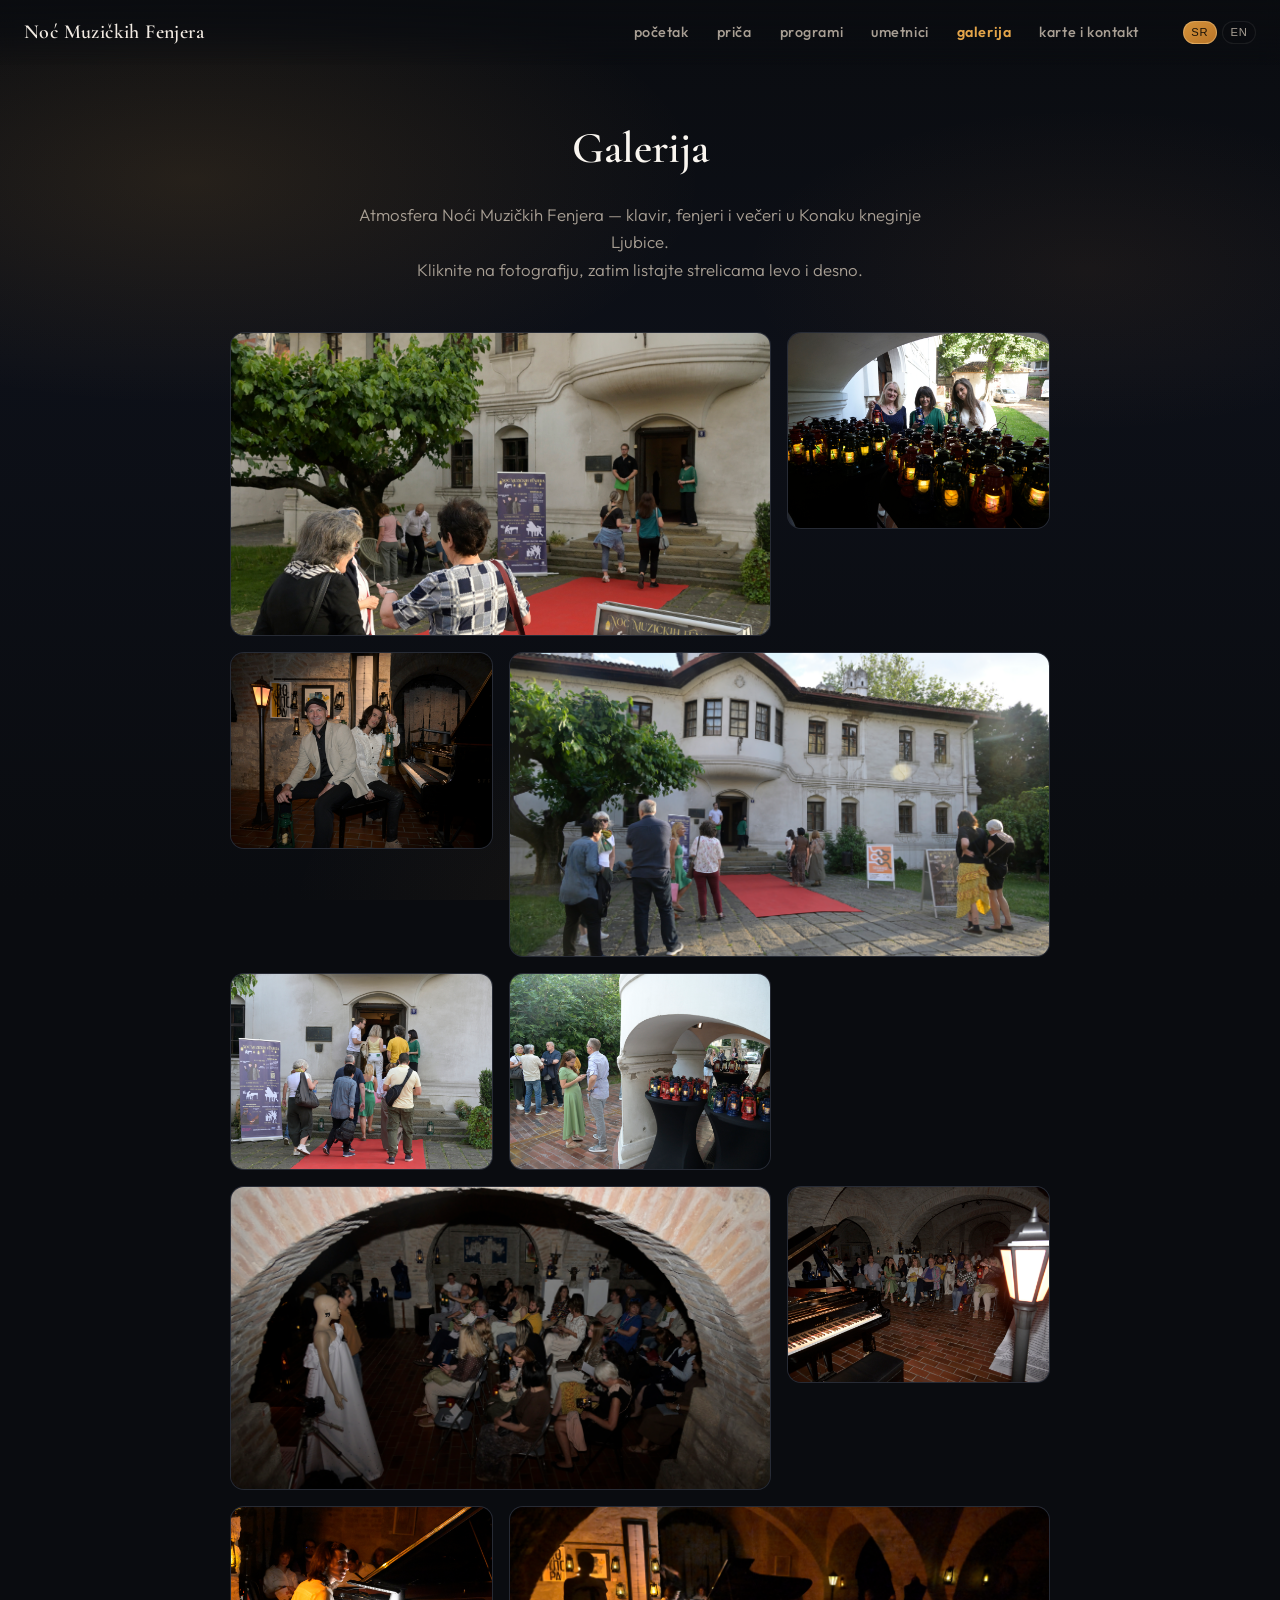
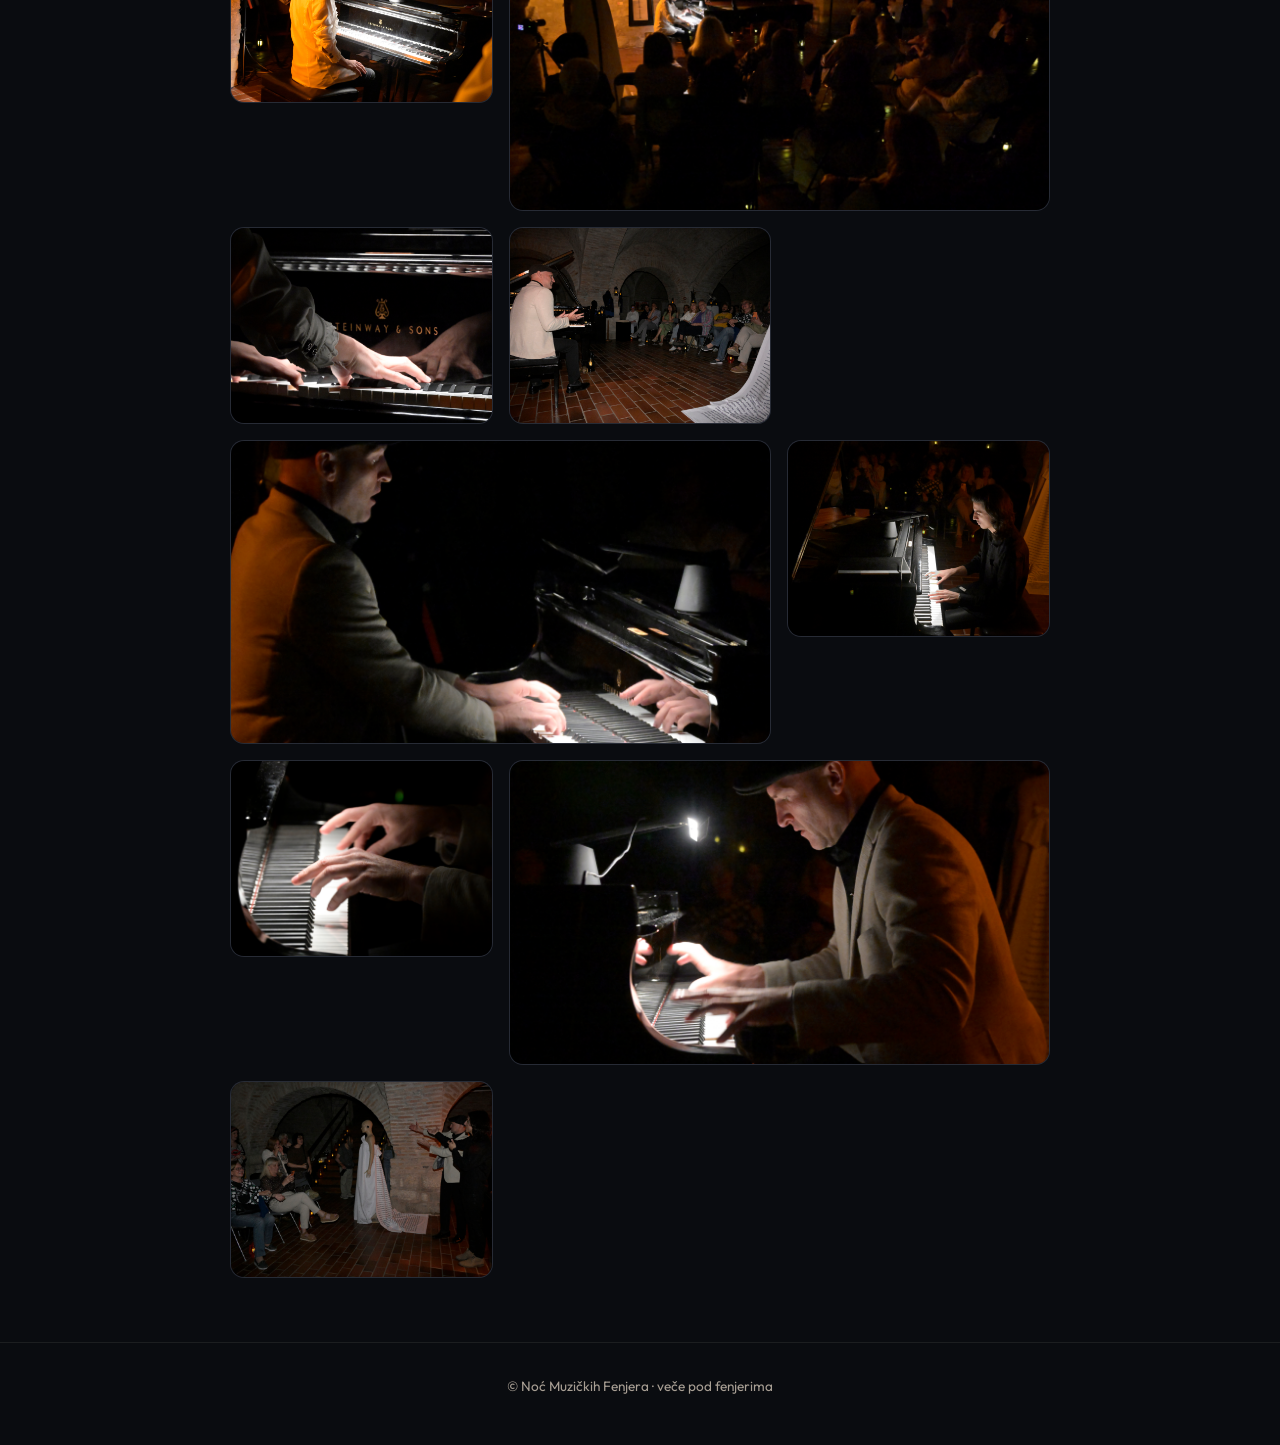
==== commit 9295ea72: "Ukloni popunjenost iz prethodnih dogadjaja i dodaj lightbox galeriju. Izbacene slike 02,04,05,06,07," ====
--- a/galerija.html
+++ b/galerija.html
@@ -45,37 +45,41 @@
     <section class="section section--gallery section--page-top">
       <div class="section__container section__container--wide">
         <h1 class="section__title" data-i18n-sr="Galerija" data-i18n-en="Gallery">Galerija</h1>
-        <p class="section__intro" data-i18n-html-sr="Atmosfera Noći Muzičkih Fenjera — klavir, fenjeri i večeri u Konaku kneginje Ljubice.<br>Kliknite na fotografiju za punu veličinu." data-i18n-html-en="The atmosphere of Night of Musical Lanterns — piano, lanterns, and evenings at the Konak of Princess Ljubica.<br>Click a photo for full size.">Atmosfera Noći Muzičkih Fenjera — klavir, fenjeri i večeri u Konaku kneginje Ljubice.<br>Kliknite na fotografiju za punu veličinu.</p>
+        <p class="section__intro" data-i18n-html-sr="Atmosfera Noći Muzičkih Fenjera — klavir, fenjeri i večeri u Konaku kneginje Ljubice.<br>Kliknite na fotografiju, zatim listajte strelicama levo i desno." data-i18n-html-en="The atmosphere of Night of Musical Lanterns — piano, lanterns, and evenings at the Konak of Princess Ljubica.<br>Click a photo, then browse with the left and right arrows.">Atmosfera Noći Muzičkih Fenjera — klavir, fenjeri i večeri u Konaku kneginje Ljubice.<br>Kliknite na fotografiju, zatim listajte strelicama levo i desno.</p>
 
-        <div class="gallery-grid">
-          <figure class="gallery-item"><a href="images/galerija/01.jpg"><img src="images/galerija/01.jpg" alt="Noć Muzičkih Fenjera" loading="lazy" width="1200" height="800" /></a></figure>
-          <figure class="gallery-item"><a href="images/galerija/02.jpg"><img src="images/galerija/02.jpg" alt="Noć Muzičkih Fenjera" loading="lazy" width="1200" height="800" /></a></figure>
-          <figure class="gallery-item"><a href="images/galerija/03.jpg"><img src="images/galerija/03.jpg" alt="Noć Muzičkih Fenjera" loading="lazy" width="1200" height="800" /></a></figure>
-          <figure class="gallery-item"><a href="images/galerija/04.jpg"><img src="images/galerija/04.jpg" alt="Noć Muzičkih Fenjera" loading="lazy" width="1200" height="800" /></a></figure>
-          <figure class="gallery-item"><a href="images/galerija/05.jpg"><img src="images/galerija/05.jpg" alt="Noć Muzičkih Fenjera" loading="lazy" width="1200" height="800" /></a></figure>
-          <figure class="gallery-item"><a href="images/galerija/06.jpg"><img src="images/galerija/06.jpg" alt="Noć Muzičkih Fenjera" loading="lazy" width="1200" height="800" /></a></figure>
-          <figure class="gallery-item"><a href="images/galerija/07.jpg"><img src="images/galerija/07.jpg" alt="Noć Muzičkih Fenjera" loading="lazy" width="1200" height="800" /></a></figure>
-          <figure class="gallery-item"><a href="images/galerija/08.jpg"><img src="images/galerija/08.jpg" alt="Noć Muzičkih Fenjera" loading="lazy" width="1200" height="800" /></a></figure>
-          <figure class="gallery-item"><a href="images/galerija/09.jpg"><img src="images/galerija/09.jpg" alt="Noć Muzičkih Fenjera" loading="lazy" width="1200" height="800" /></a></figure>
-          <figure class="gallery-item"><a href="images/galerija/10.jpg"><img src="images/galerija/10.jpg" alt="Noć Muzičkih Fenjera" loading="lazy" width="1200" height="800" /></a></figure>
-          <figure class="gallery-item"><a href="images/galerija/11.jpg"><img src="images/galerija/11.jpg" alt="Noć Muzičkih Fenjera" loading="lazy" width="1200" height="800" /></a></figure>
-          <figure class="gallery-item"><a href="images/galerija/12.jpg"><img src="images/galerija/12.jpg" alt="Noć Muzičkih Fenjera" loading="lazy" width="1200" height="800" /></a></figure>
-          <figure class="gallery-item"><a href="images/galerija/13.jpg"><img src="images/galerija/13.jpg" alt="Noć Muzičkih Fenjera" loading="lazy" width="1200" height="800" /></a></figure>
-          <figure class="gallery-item"><a href="images/galerija/14.jpg"><img src="images/galerija/14.jpg" alt="Noć Muzičkih Fenjera" loading="lazy" width="1200" height="800" /></a></figure>
-          <figure class="gallery-item"><a href="images/galerija/15.jpg"><img src="images/galerija/15.jpg" alt="Noć Muzičkih Fenjera" loading="lazy" width="1200" height="800" /></a></figure>
-          <figure class="gallery-item"><a href="images/galerija/16.jpg"><img src="images/galerija/16.jpg" alt="Noć Muzičkih Fenjera" loading="lazy" width="1200" height="800" /></a></figure>
-          <figure class="gallery-item"><a href="images/galerija/17.jpg"><img src="images/galerija/17.jpg" alt="Noć Muzičkih Fenjera" loading="lazy" width="1200" height="800" /></a></figure>
-          <figure class="gallery-item"><a href="images/galerija/18.jpg"><img src="images/galerija/18.jpg" alt="Noć Muzičkih Fenjera" loading="lazy" width="1200" height="800" /></a></figure>
-          <figure class="gallery-item"><a href="images/galerija/19.jpg"><img src="images/galerija/19.jpg" alt="Noć Muzičkih Fenjera" loading="lazy" width="1200" height="800" /></a></figure>
-          <figure class="gallery-item"><a href="images/galerija/20.jpg"><img src="images/galerija/20.jpg" alt="Noć Muzičkih Fenjera" loading="lazy" width="1200" height="800" /></a></figure>
-          <figure class="gallery-item"><a href="images/galerija/21.jpg"><img src="images/galerija/21.jpg" alt="Noć Muzičkih Fenjera" loading="lazy" width="1200" height="800" /></a></figure>
-          <figure class="gallery-item"><a href="images/galerija/22.jpg"><img src="images/galerija/22.jpg" alt="Noć Muzičkih Fenjera" loading="lazy" width="1200" height="800" /></a></figure>
-          <figure class="gallery-item"><a href="images/galerija/23.jpg"><img src="images/galerija/23.jpg" alt="Noć Muzičkih Fenjera" loading="lazy" width="1200" height="800" /></a></figure>
-          <figure class="gallery-item"><a href="images/galerija/24.jpg"><img src="images/galerija/24.jpg" alt="Noć Muzičkih Fenjera" loading="lazy" width="1200" height="800" /></a></figure>
+        <div class="gallery-grid" id="gallery-grid">
+          <figure class="gallery-item"><button type="button" class="gallery-item__open" data-gallery-src="images/galerija/01.jpg"><img src="images/galerija/01.jpg" alt="Noć Muzičkih Fenjera" loading="lazy" width="1200" height="800" /></button></figure>
+          <figure class="gallery-item"><button type="button" class="gallery-item__open" data-gallery-src="images/galerija/03.jpg"><img src="images/galerija/03.jpg" alt="Noć Muzičkih Fenjera" loading="lazy" width="1200" height="800" /></button></figure>
+          <figure class="gallery-item"><button type="button" class="gallery-item__open" data-gallery-src="images/galerija/08.jpg"><img src="images/galerija/08.jpg" alt="Noć Muzičkih Fenjera" loading="lazy" width="1200" height="800" /></button></figure>
+          <figure class="gallery-item"><button type="button" class="gallery-item__open" data-gallery-src="images/galerija/09.jpg"><img src="images/galerija/09.jpg" alt="Noć Muzičkih Fenjera" loading="lazy" width="1200" height="800" /></button></figure>
+          <figure class="gallery-item"><button type="button" class="gallery-item__open" data-gallery-src="images/galerija/10.jpg"><img src="images/galerija/10.jpg" alt="Noć Muzičkih Fenjera" loading="lazy" width="1200" height="800" /></button></figure>
+          <figure class="gallery-item"><button type="button" class="gallery-item__open" data-gallery-src="images/galerija/12.jpg"><img src="images/galerija/12.jpg" alt="Noć Muzičkih Fenjera" loading="lazy" width="1200" height="800" /></button></figure>
+          <figure class="gallery-item"><button type="button" class="gallery-item__open" data-gallery-src="images/galerija/14.jpg"><img src="images/galerija/14.jpg" alt="Noć Muzičkih Fenjera" loading="lazy" width="1200" height="800" /></button></figure>
+          <figure class="gallery-item"><button type="button" class="gallery-item__open" data-gallery-src="images/galerija/15.jpg"><img src="images/galerija/15.jpg" alt="Noć Muzičkih Fenjera" loading="lazy" width="1200" height="800" /></button></figure>
+          <figure class="gallery-item"><button type="button" class="gallery-item__open" data-gallery-src="images/galerija/16.jpg"><img src="images/galerija/16.jpg" alt="Noć Muzičkih Fenjera" loading="lazy" width="1200" height="800" /></button></figure>
+          <figure class="gallery-item"><button type="button" class="gallery-item__open" data-gallery-src="images/galerija/17.jpg"><img src="images/galerija/17.jpg" alt="Noć Muzičkih Fenjera" loading="lazy" width="1200" height="800" /></button></figure>
+          <figure class="gallery-item"><button type="button" class="gallery-item__open" data-gallery-src="images/galerija/18.jpg"><img src="images/galerija/18.jpg" alt="Noć Muzičkih Fenjera" loading="lazy" width="1200" height="800" /></button></figure>
+          <figure class="gallery-item"><button type="button" class="gallery-item__open" data-gallery-src="images/galerija/19.jpg"><img src="images/galerija/19.jpg" alt="Noć Muzičkih Fenjera" loading="lazy" width="1200" height="800" /></button></figure>
+          <figure class="gallery-item"><button type="button" class="gallery-item__open" data-gallery-src="images/galerija/20.jpg"><img src="images/galerija/20.jpg" alt="Noć Muzičkih Fenjera" loading="lazy" width="1200" height="800" /></button></figure>
+          <figure class="gallery-item"><button type="button" class="gallery-item__open" data-gallery-src="images/galerija/21.jpg"><img src="images/galerija/21.jpg" alt="Noć Muzičkih Fenjera" loading="lazy" width="1200" height="800" /></button></figure>
+          <figure class="gallery-item"><button type="button" class="gallery-item__open" data-gallery-src="images/galerija/22.jpg"><img src="images/galerija/22.jpg" alt="Noć Muzičkih Fenjera" loading="lazy" width="1200" height="800" /></button></figure>
+          <figure class="gallery-item"><button type="button" class="gallery-item__open" data-gallery-src="images/galerija/23.jpg"><img src="images/galerija/23.jpg" alt="Noć Muzičkih Fenjera" loading="lazy" width="1200" height="800" /></button></figure>
+          <figure class="gallery-item"><button type="button" class="gallery-item__open" data-gallery-src="images/galerija/24.jpg"><img src="images/galerija/24.jpg" alt="Noć Muzičkih Fenjera" loading="lazy" width="1200" height="800" /></button></figure>
         </div>
       </div>
     </section>
   </main>
+
+  <div class="gallery-lightbox" id="gallery-lightbox" hidden aria-hidden="true" role="dialog" aria-modal="true" aria-label="Galerija">
+    <button class="gallery-lightbox__backdrop" type="button" aria-label="Zatvori" data-i18n-aria-label-sr="Zatvori" data-i18n-aria-label-en="Close"></button>
+    <button class="gallery-lightbox__close" type="button" aria-label="Zatvori" data-i18n-aria-label-sr="Zatvori" data-i18n-aria-label-en="Close">&times;</button>
+    <button class="gallery-lightbox__nav gallery-lightbox__nav--prev" type="button" aria-label="Prethodna" data-i18n-aria-label-sr="Prethodna" data-i18n-aria-label-en="Previous">&#8249;</button>
+    <button class="gallery-lightbox__nav gallery-lightbox__nav--next" type="button" aria-label="Sledeća" data-i18n-aria-label-sr="Sledeća" data-i18n-aria-label-en="Next">&#8250;</button>
+    <div class="gallery-lightbox__stage">
+      <img class="gallery-lightbox__img" src="" alt="Noć Muzičkih Fenjera" />
+    </div>
+    <p class="gallery-lightbox__counter" aria-live="polite"></p>
+  </div>
 
   <footer class="site-footer">
     <p data-i18n-html-sr="© <span id='year'></span> Noć Muzičkih Fenjera · veče pod fenjerima" data-i18n-html-en="© <span id='year'></span> Night of Musical Lanterns · an evening under lanterns">© <span id="year"></span> Noć Muzičkih Fenjera · veče pod fenjerima</p>
--- a/css/style.css
+++ b/css/style.css
@@ -1666,10 +1666,17 @@
   aspect-ratio: 4 / 3;
 }
 
-.gallery-item a {
+.gallery-item a,
+.gallery-item__open {
   display: block;
   width: 100%;
   height: 100%;
+  padding: 0;
+  border: 0;
+  background: none;
+  cursor: pointer;
+  font: inherit;
+  color: inherit;
 }
 
 .gallery-item img {
@@ -1710,3 +1717,123 @@
     aspect-ratio: 16 / 9;
   }
 }
+
+/* Gallery lightbox */
+.gallery-lightbox {
+  position: fixed;
+  inset: 0;
+  z-index: 200;
+  display: flex;
+  align-items: center;
+  justify-content: center;
+  padding: 1rem;
+}
+
+.gallery-lightbox[hidden] {
+  display: none;
+}
+
+.gallery-lightbox__backdrop {
+  position: absolute;
+  inset: 0;
+  border: 0;
+  background: rgba(6, 8, 12, 0.94);
+  cursor: pointer;
+}
+
+.gallery-lightbox__stage {
+  position: relative;
+  z-index: 1;
+  max-width: min(96vw, 1200px);
+  max-height: 86vh;
+  display: flex;
+  align-items: center;
+  justify-content: center;
+}
+
+.gallery-lightbox__img {
+  display: block;
+  max-width: 100%;
+  max-height: 86vh;
+  width: auto;
+  height: auto;
+  border-radius: 8px;
+  box-shadow: 0 24px 80px rgba(0, 0, 0, 0.55);
+}
+
+.gallery-lightbox__close,
+.gallery-lightbox__nav {
+  position: absolute;
+  z-index: 2;
+  border: 1px solid rgba(242, 235, 227, 0.15);
+  background: rgba(18, 21, 30, 0.85);
+  color: var(--text);
+  cursor: pointer;
+  transition: background 0.2s var(--ease), border-color 0.2s var(--ease), color 0.2s var(--ease);
+}
+
+.gallery-lightbox__close:hover,
+.gallery-lightbox__nav:hover {
+  background: rgba(228, 165, 74, 0.15);
+  border-color: rgba(228, 165, 74, 0.35);
+  color: var(--accent);
+}
+
+.gallery-lightbox__close {
+  top: 1rem;
+  right: 1rem;
+  width: 2.75rem;
+  height: 2.75rem;
+  border-radius: 999px;
+  font-size: 1.75rem;
+  line-height: 1;
+}
+
+.gallery-lightbox__nav {
+  top: 50%;
+  transform: translateY(-50%);
+  width: 3rem;
+  height: 3rem;
+  border-radius: 999px;
+  font-size: 2rem;
+  line-height: 1;
+}
+
+.gallery-lightbox__nav--prev {
+  left: 1rem;
+}
+
+.gallery-lightbox__nav--next {
+  right: 1rem;
+}
+
+.gallery-lightbox__counter {
+  position: absolute;
+  z-index: 2;
+  bottom: 1.25rem;
+  left: 50%;
+  transform: translateX(-50%);
+  margin: 0;
+  padding: 0.35rem 0.85rem;
+  font-size: 0.85rem;
+  color: var(--text-muted);
+  background: rgba(18, 21, 30, 0.75);
+  border: 1px solid var(--line);
+  border-radius: 999px;
+}
+
+@media (max-width: 640px) {
+  .gallery-lightbox__nav {
+    width: 2.5rem;
+    height: 2.5rem;
+    font-size: 1.6rem;
+  }
+
+  .gallery-lightbox__nav--prev {
+    left: 0.5rem;
+  }
+
+  .gallery-lightbox__nav--next {
+    right: 0.5rem;
+  }
+}
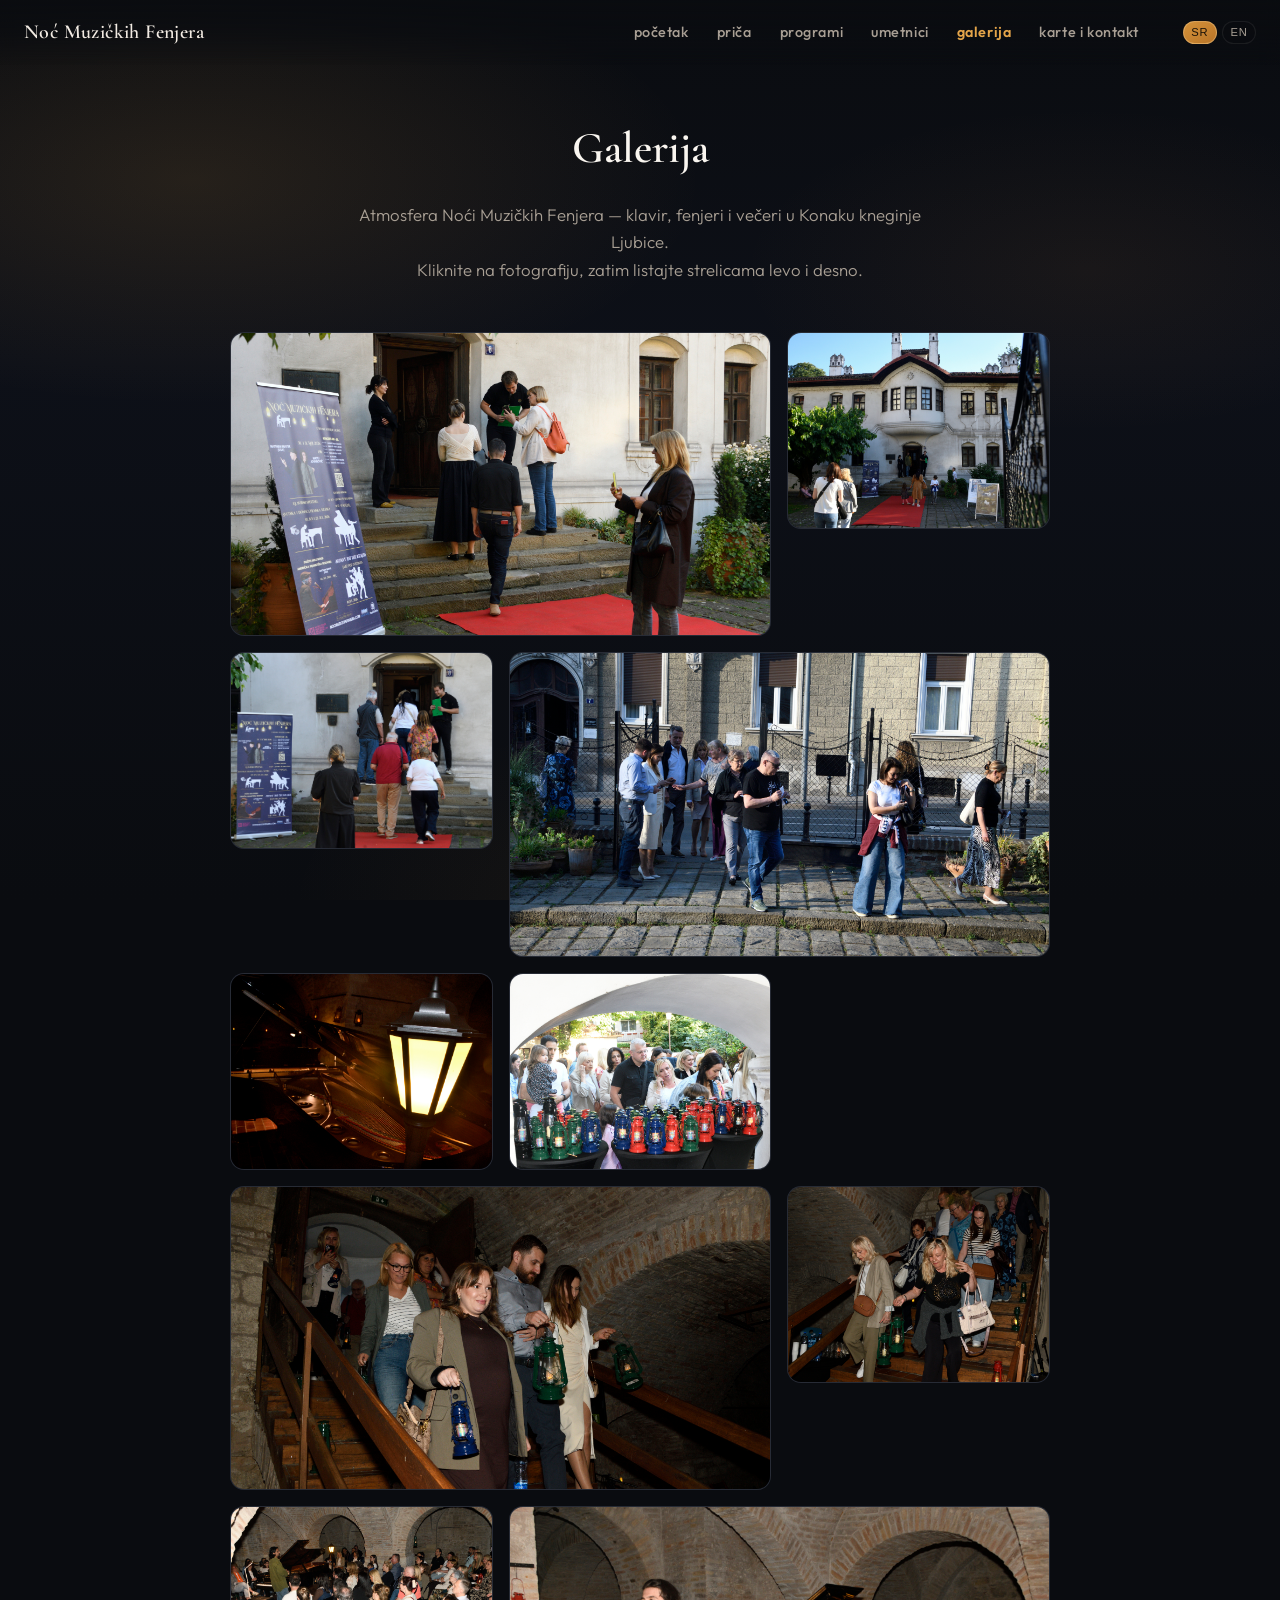
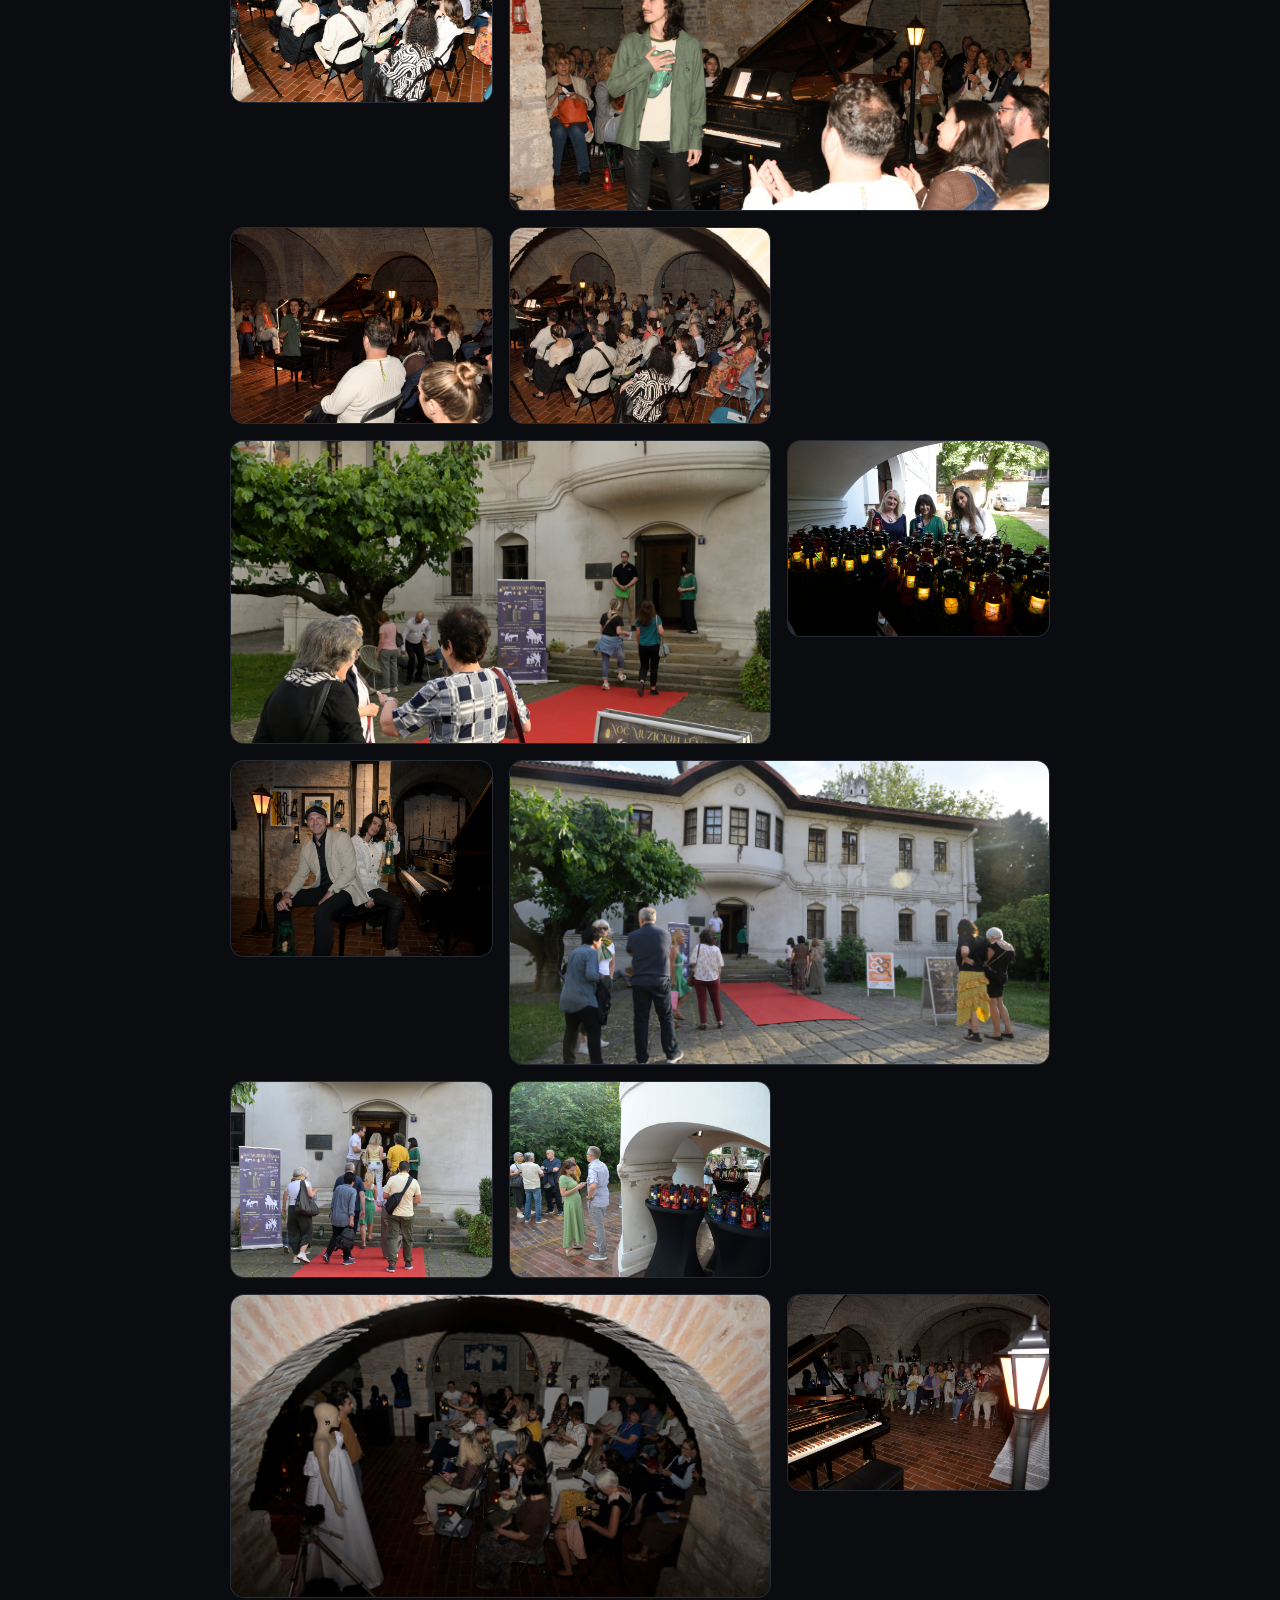
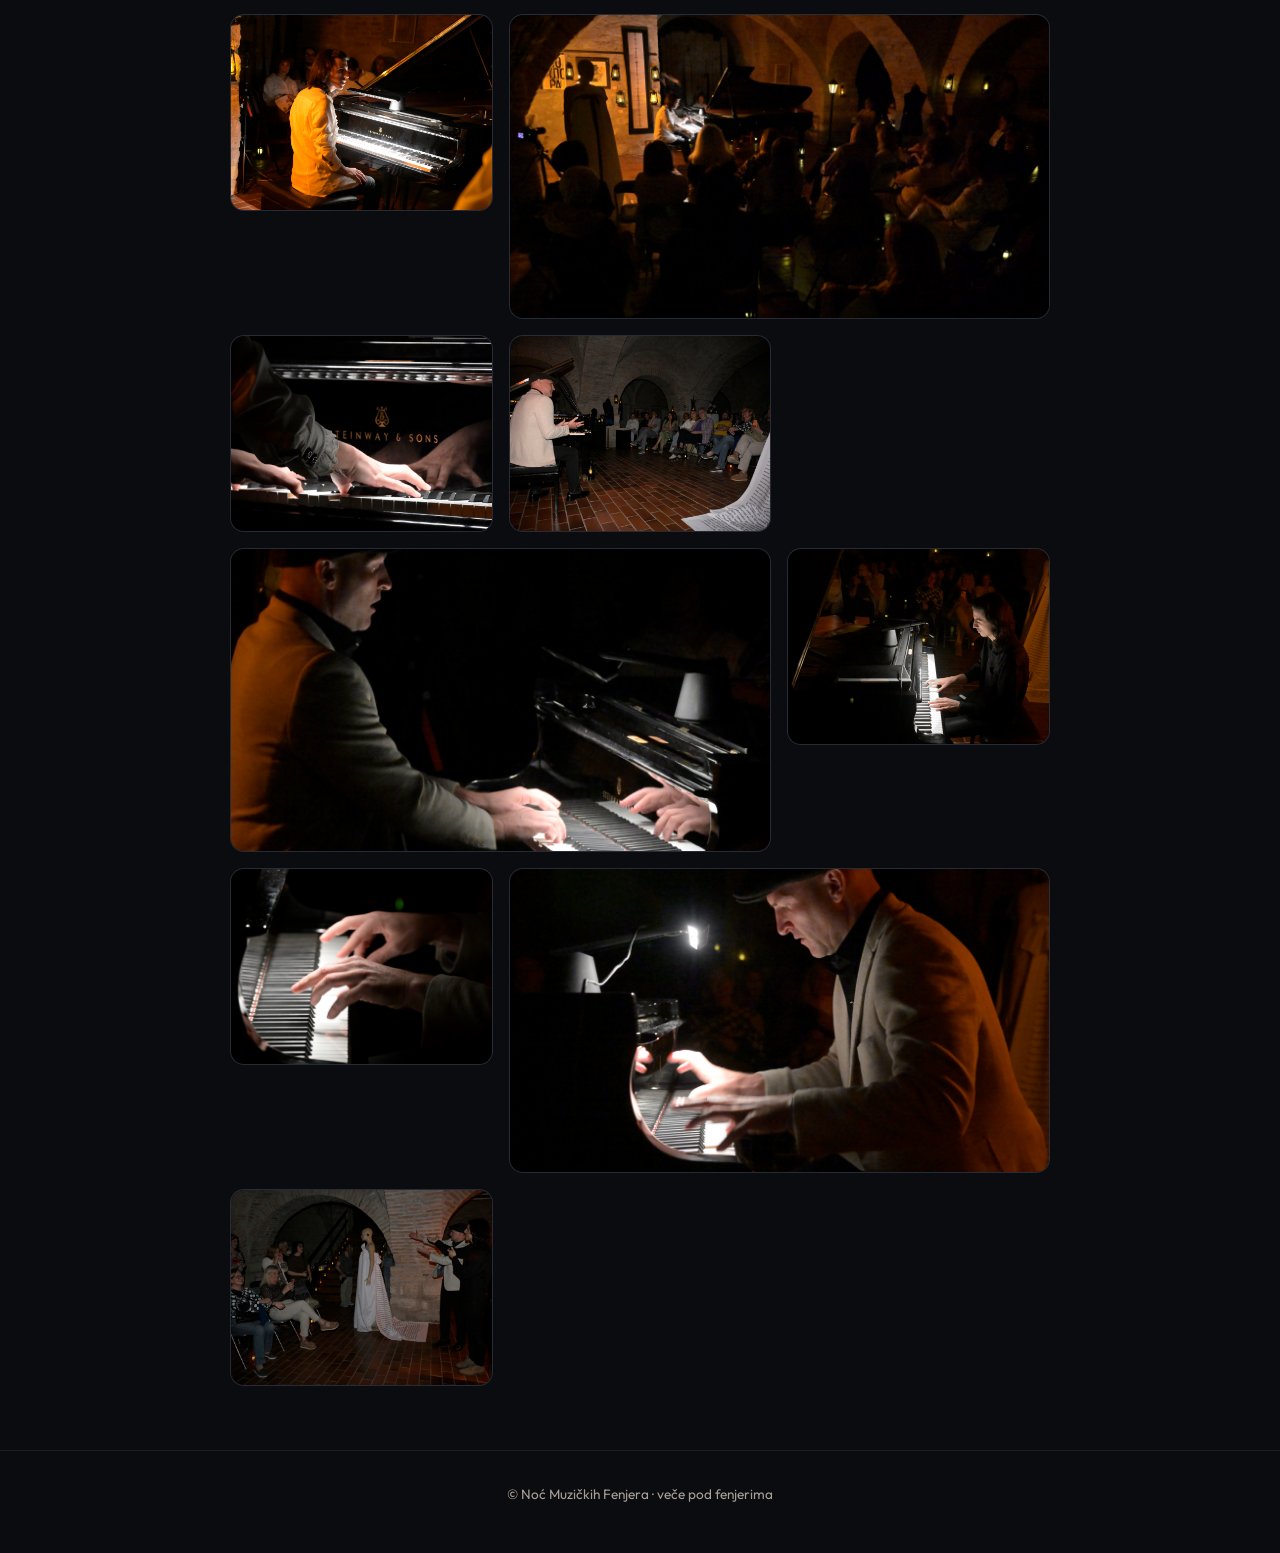
==== commit 5259e7d6: "Dodaj nove fotografije u galeriju i oznaci 17. jun i 10. jul kao rasprodato." ====
--- a/galerija.html
+++ b/galerija.html
@@ -48,6 +48,18 @@
         <p class="section__intro" data-i18n-html-sr="Atmosfera Noći Muzičkih Fenjera — klavir, fenjeri i večeri u Konaku kneginje Ljubice.<br>Kliknite na fotografiju, zatim listajte strelicama levo i desno." data-i18n-html-en="The atmosphere of Night of Musical Lanterns — piano, lanterns, and evenings at the Konak of Princess Ljubica.<br>Click a photo, then browse with the left and right arrows.">Atmosfera Noći Muzičkih Fenjera — klavir, fenjeri i večeri u Konaku kneginje Ljubice.<br>Kliknite na fotografiju, zatim listajte strelicama levo i desno.</p>
 
         <div class="gallery-grid" id="gallery-grid">
+          <figure class="gallery-item"><button type="button" class="gallery-item__open" data-gallery-src="images/galerija/25.jpg"><img src="images/galerija/25.jpg" alt="Noć Muzičkih Fenjera — koncert 12. jun 2026" loading="lazy" width="1200" height="800" /></button></figure>
+          <figure class="gallery-item"><button type="button" class="gallery-item__open" data-gallery-src="images/galerija/26.jpg"><img src="images/galerija/26.jpg" alt="Noć Muzičkih Fenjera — koncert 12. jun 2026" loading="lazy" width="1200" height="800" /></button></figure>
+          <figure class="gallery-item"><button type="button" class="gallery-item__open" data-gallery-src="images/galerija/27.jpg"><img src="images/galerija/27.jpg" alt="Noć Muzičkih Fenjera — koncert 12. jun 2026" loading="lazy" width="1200" height="800" /></button></figure>
+          <figure class="gallery-item"><button type="button" class="gallery-item__open" data-gallery-src="images/galerija/28.jpg"><img src="images/galerija/28.jpg" alt="Noć Muzičkih Fenjera — koncert 12. jun 2026" loading="lazy" width="1200" height="800" /></button></figure>
+          <figure class="gallery-item"><button type="button" class="gallery-item__open" data-gallery-src="images/galerija/29.jpg"><img src="images/galerija/29.jpg" alt="Noć Muzičkih Fenjera — koncert 12. jun 2026" loading="lazy" width="1200" height="800" /></button></figure>
+          <figure class="gallery-item"><button type="button" class="gallery-item__open" data-gallery-src="images/galerija/30.jpg"><img src="images/galerija/30.jpg" alt="Noć Muzičkih Fenjera — koncert 12. jun 2026" loading="lazy" width="1200" height="800" /></button></figure>
+          <figure class="gallery-item"><button type="button" class="gallery-item__open" data-gallery-src="images/galerija/31.jpg"><img src="images/galerija/31.jpg" alt="Noć Muzičkih Fenjera — koncert 12. jun 2026" loading="lazy" width="1200" height="800" /></button></figure>
+          <figure class="gallery-item"><button type="button" class="gallery-item__open" data-gallery-src="images/galerija/32.jpg"><img src="images/galerija/32.jpg" alt="Noć Muzičkih Fenjera — koncert 12. jun 2026" loading="lazy" width="1200" height="800" /></button></figure>
+          <figure class="gallery-item"><button type="button" class="gallery-item__open" data-gallery-src="images/galerija/33.jpg"><img src="images/galerija/33.jpg" alt="Noć Muzičkih Fenjera — koncert 12. jun 2026" loading="lazy" width="1200" height="800" /></button></figure>
+          <figure class="gallery-item"><button type="button" class="gallery-item__open" data-gallery-src="images/galerija/34.jpg"><img src="images/galerija/34.jpg" alt="Noć Muzičkih Fenjera — koncert 12. jun 2026" loading="lazy" width="1200" height="800" /></button></figure>
+          <figure class="gallery-item"><button type="button" class="gallery-item__open" data-gallery-src="images/galerija/35.jpg"><img src="images/galerija/35.jpg" alt="Noć Muzičkih Fenjera — koncert 12. jun 2026" loading="lazy" width="1200" height="800" /></button></figure>
+          <figure class="gallery-item"><button type="button" class="gallery-item__open" data-gallery-src="images/galerija/36.jpg"><img src="images/galerija/36.jpg" alt="Noć Muzičkih Fenjera — koncert 12. jun 2026" loading="lazy" width="1200" height="800" /></button></figure>
           <figure class="gallery-item"><button type="button" class="gallery-item__open" data-gallery-src="images/galerija/01.jpg"><img src="images/galerija/01.jpg" alt="Noć Muzičkih Fenjera" loading="lazy" width="1200" height="800" /></button></figure>
           <figure class="gallery-item"><button type="button" class="gallery-item__open" data-gallery-src="images/galerija/03.jpg"><img src="images/galerija/03.jpg" alt="Noć Muzičkih Fenjera" loading="lazy" width="1200" height="800" /></button></figure>
           <figure class="gallery-item"><button type="button" class="gallery-item__open" data-gallery-src="images/galerija/08.jpg"><img src="images/galerija/08.jpg" alt="Noć Muzičkih Fenjera" loading="lazy" width="1200" height="800" /></button></figure>
--- a/css/style.css
+++ b/css/style.css
@@ -992,6 +992,71 @@
   color: #f0e6d7;
 }
 
+.form-success-banner {
+  margin: 0 0 1.5rem;
+  padding: 1.25rem 1.35rem;
+  border: 1px solid rgba(120, 200, 120, 0.45);
+  border-radius: 14px;
+  background: linear-gradient(135deg, rgba(40, 90, 50, 0.55), rgba(228, 165, 74, 0.12));
+  box-shadow: 0 12px 40px rgba(0, 0, 0, 0.25);
+}
+
+.form-success-banner[hidden] {
+  display: none;
+}
+
+.form-success-banner__title {
+  margin: 0 0 0.45rem;
+  font-family: var(--font-display);
+  font-size: 1.45rem;
+  font-weight: 600;
+  color: #dff5df;
+}
+
+.form-success-banner__title::before {
+  content: "✓ ";
+  color: #8fd48f;
+}
+
+.form-success-banner__text {
+  margin: 0;
+  color: #e8efe8;
+  font-size: 0.98rem;
+}
+
+.form-validation {
+  margin: 0 0 1.25rem;
+  padding: 0.9rem 1rem;
+  border: 1px solid rgba(220, 90, 90, 0.45);
+  border-radius: 12px;
+  background: rgba(120, 30, 30, 0.22);
+  color: #ffd8d8;
+  font-size: 0.95rem;
+  line-height: 1.5;
+}
+
+.form-validation[hidden] {
+  display: none;
+}
+
+.contact-form__required-note,
+.contact-form__hint--contact {
+  margin: 0 0 0.85rem;
+  font-size: 0.82rem;
+  color: var(--text-muted);
+}
+
+.contact-form input.is-invalid,
+.contact-form textarea.is-invalid,
+.concert-row.is-invalid {
+  border-color: rgba(220, 90, 90, 0.65) !important;
+  box-shadow: 0 0 0 2px rgba(220, 90, 90, 0.12);
+}
+
+.contact-form input:required:invalid:not(:focus):not(:placeholder-shown) {
+  border-color: rgba(220, 90, 90, 0.35);
+}
+
 @media (max-width: 720px) {
   .concert-row {
     flex-direction: column;
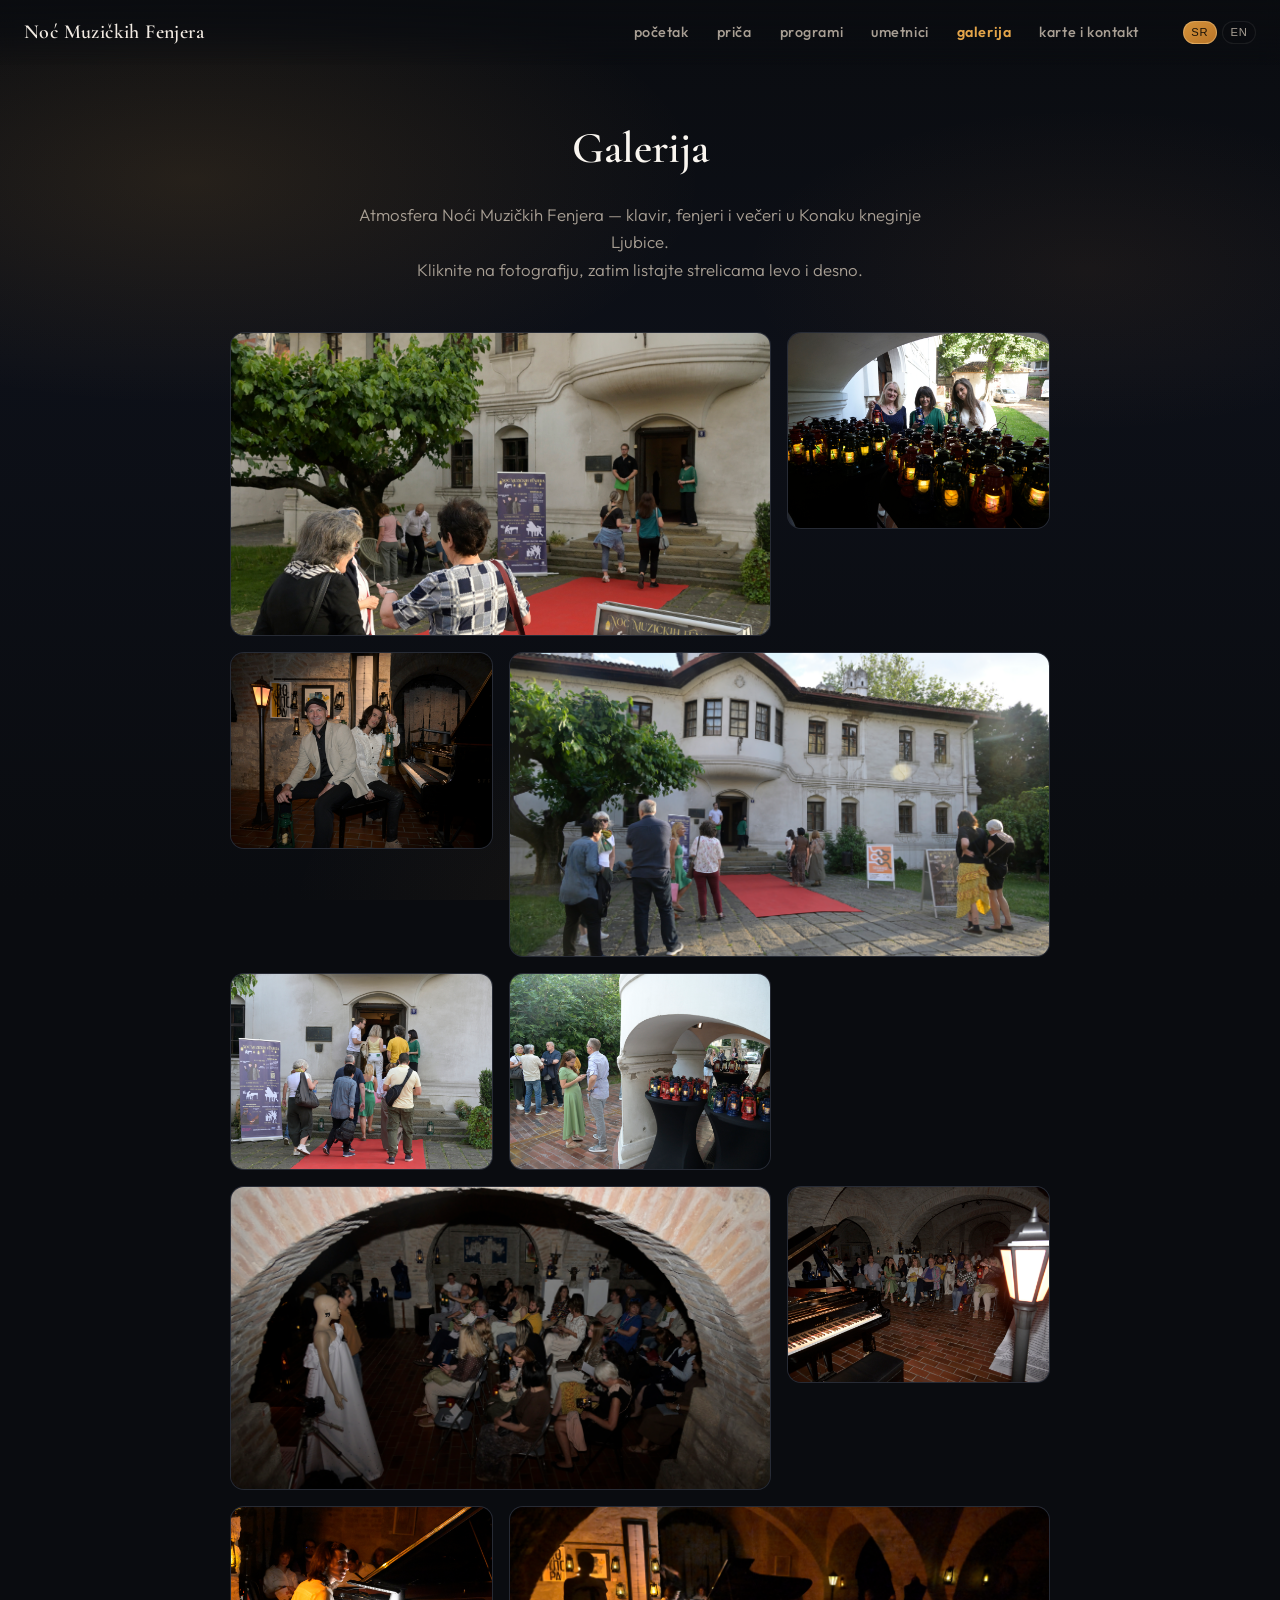
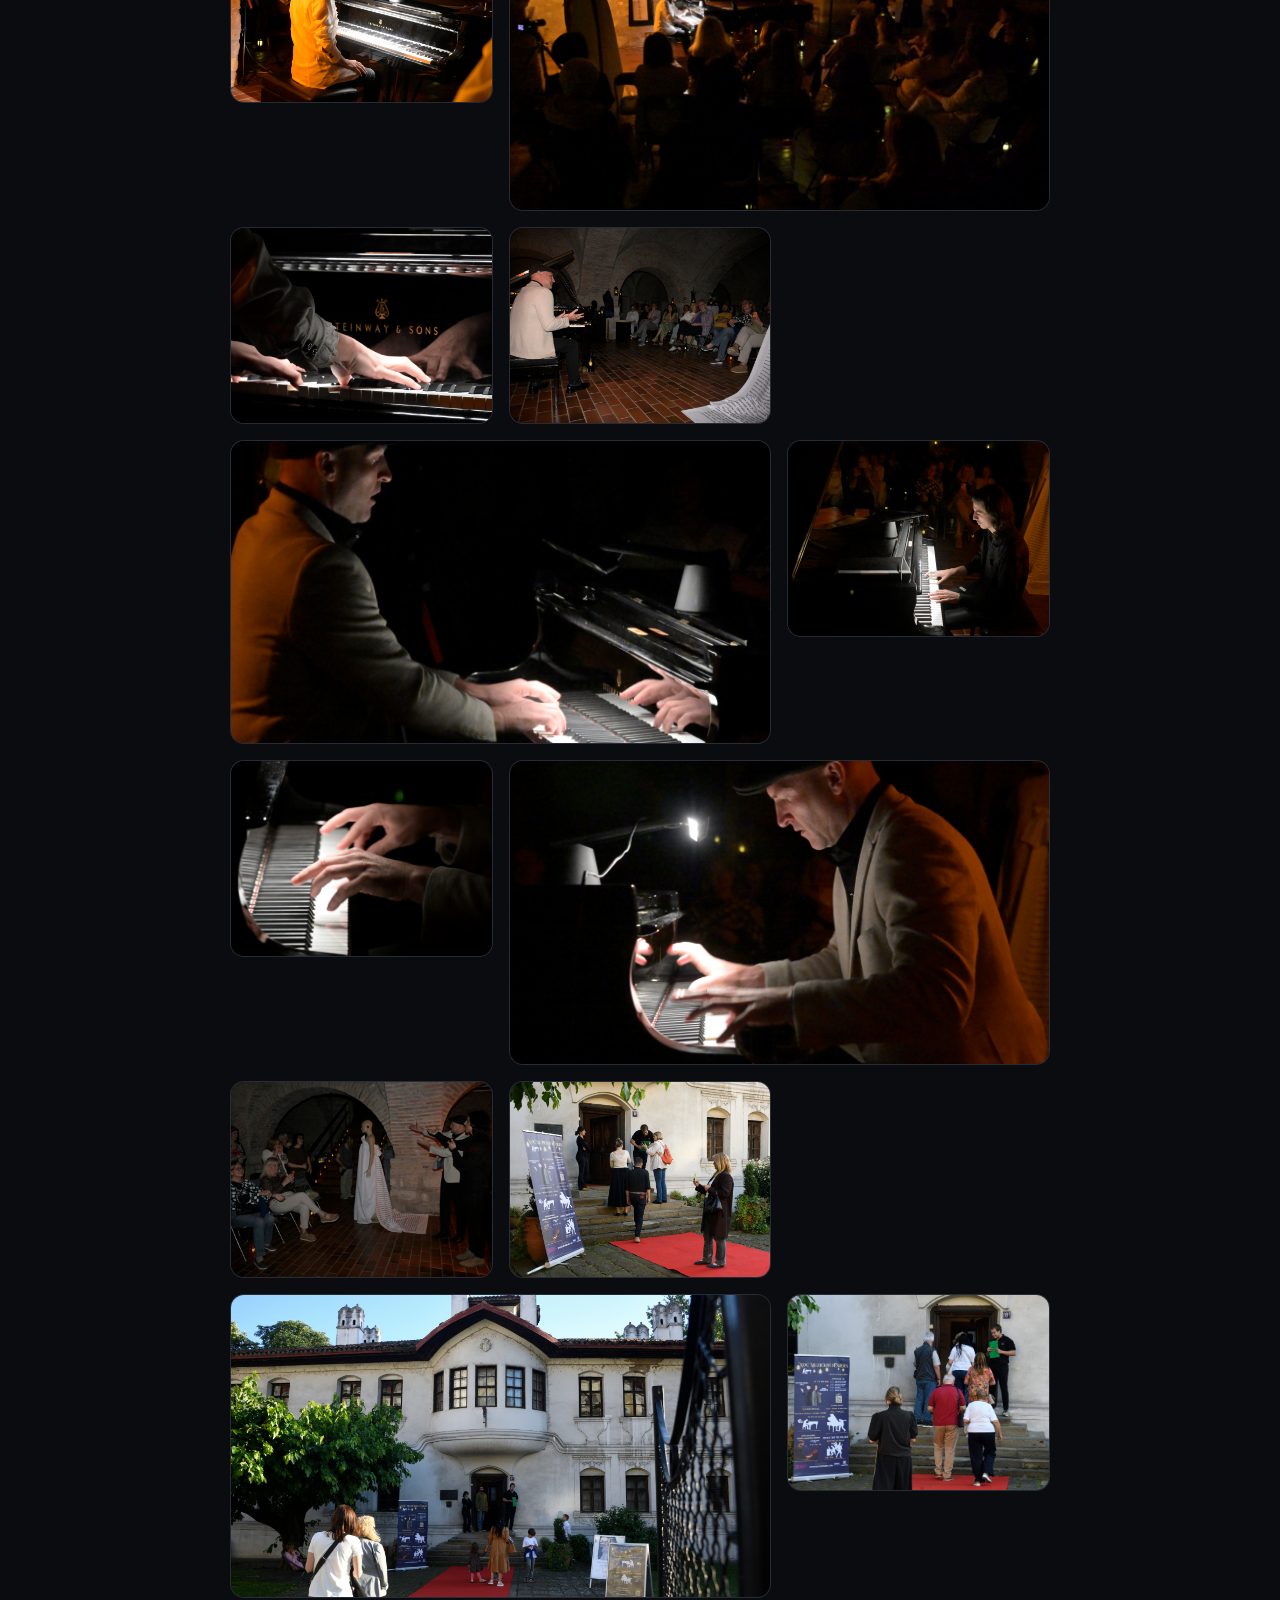
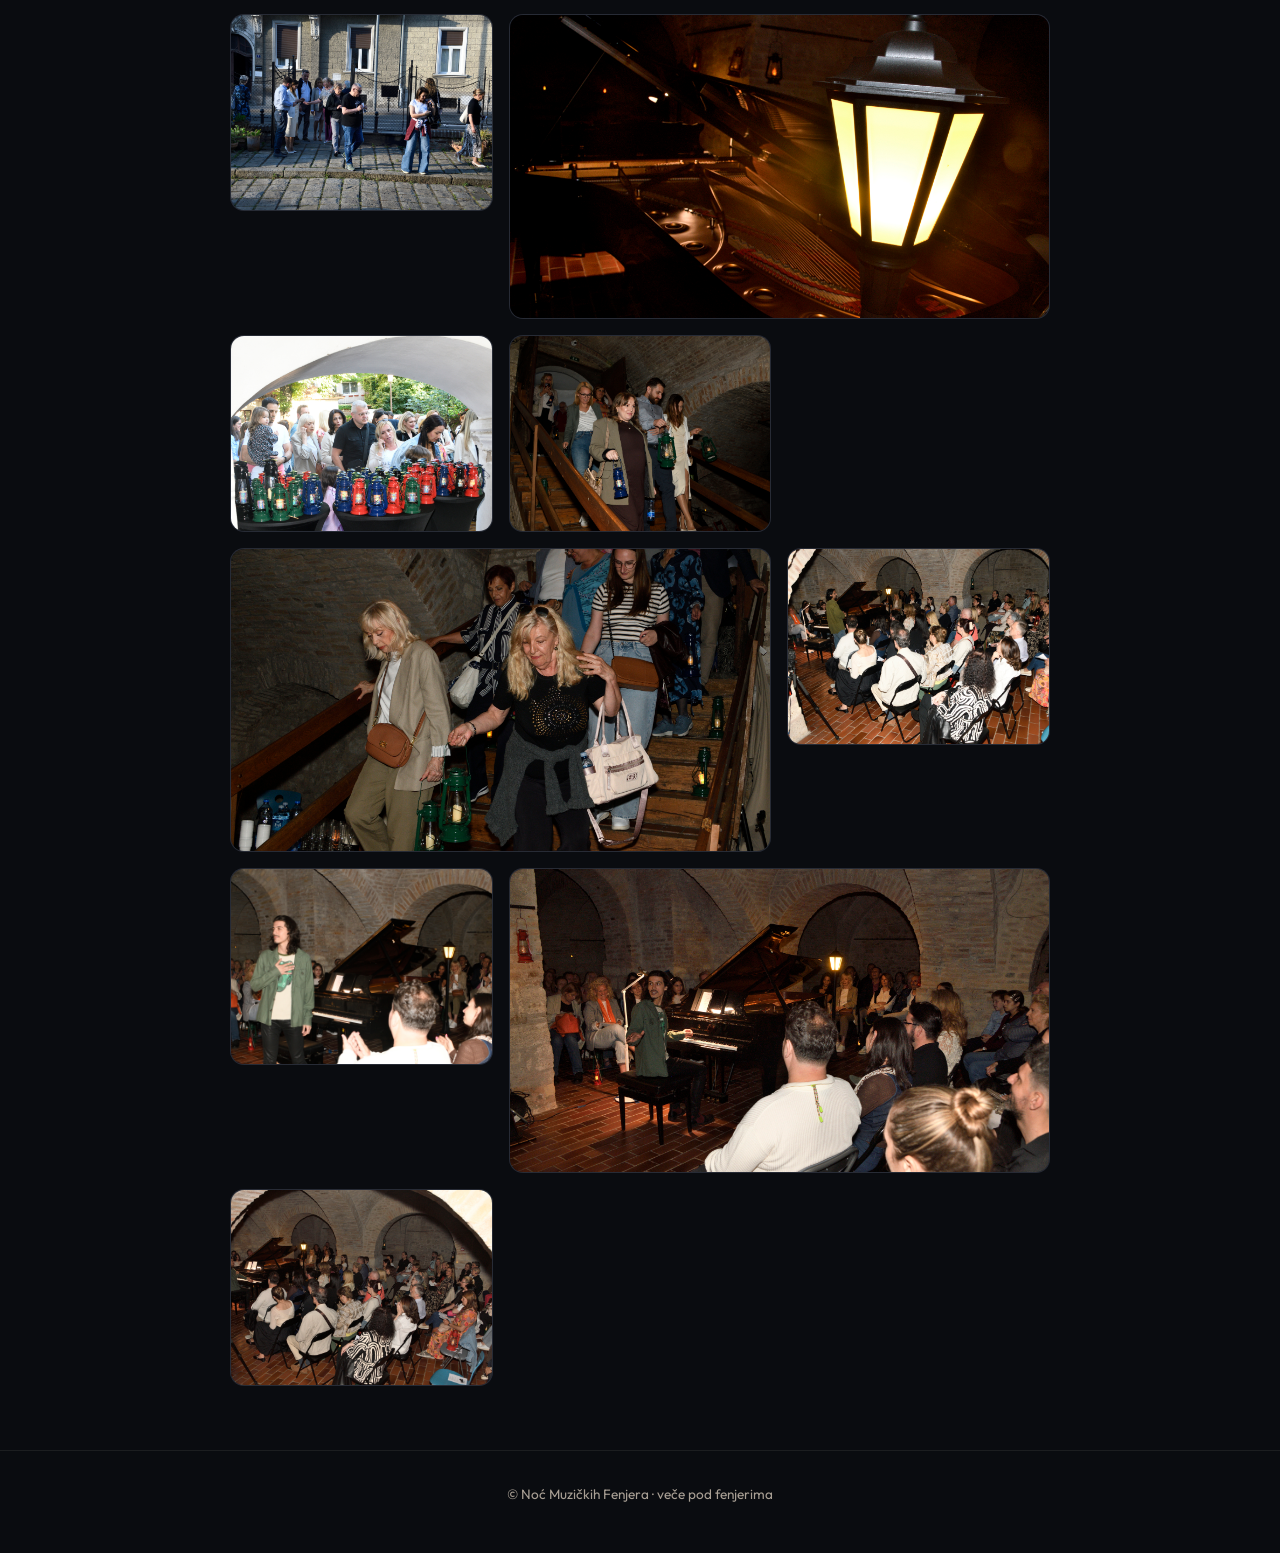
==== commit bbb5cc47: "Premesti nove fotografije ispod postojecih u galeriji." ====
--- a/galerija.html
+++ b/galerija.html
@@ -48,18 +48,6 @@
         <p class="section__intro" data-i18n-html-sr="Atmosfera Noći Muzičkih Fenjera — klavir, fenjeri i večeri u Konaku kneginje Ljubice.<br>Kliknite na fotografiju, zatim listajte strelicama levo i desno." data-i18n-html-en="The atmosphere of Night of Musical Lanterns — piano, lanterns, and evenings at the Konak of Princess Ljubica.<br>Click a photo, then browse with the left and right arrows.">Atmosfera Noći Muzičkih Fenjera — klavir, fenjeri i večeri u Konaku kneginje Ljubice.<br>Kliknite na fotografiju, zatim listajte strelicama levo i desno.</p>
 
         <div class="gallery-grid" id="gallery-grid">
-          <figure class="gallery-item"><button type="button" class="gallery-item__open" data-gallery-src="images/galerija/25.jpg"><img src="images/galerija/25.jpg" alt="Noć Muzičkih Fenjera — koncert 12. jun 2026" loading="lazy" width="1200" height="800" /></button></figure>
-          <figure class="gallery-item"><button type="button" class="gallery-item__open" data-gallery-src="images/galerija/26.jpg"><img src="images/galerija/26.jpg" alt="Noć Muzičkih Fenjera — koncert 12. jun 2026" loading="lazy" width="1200" height="800" /></button></figure>
-          <figure class="gallery-item"><button type="button" class="gallery-item__open" data-gallery-src="images/galerija/27.jpg"><img src="images/galerija/27.jpg" alt="Noć Muzičkih Fenjera — koncert 12. jun 2026" loading="lazy" width="1200" height="800" /></button></figure>
-          <figure class="gallery-item"><button type="button" class="gallery-item__open" data-gallery-src="images/galerija/28.jpg"><img src="images/galerija/28.jpg" alt="Noć Muzičkih Fenjera — koncert 12. jun 2026" loading="lazy" width="1200" height="800" /></button></figure>
-          <figure class="gallery-item"><button type="button" class="gallery-item__open" data-gallery-src="images/galerija/29.jpg"><img src="images/galerija/29.jpg" alt="Noć Muzičkih Fenjera — koncert 12. jun 2026" loading="lazy" width="1200" height="800" /></button></figure>
-          <figure class="gallery-item"><button type="button" class="gallery-item__open" data-gallery-src="images/galerija/30.jpg"><img src="images/galerija/30.jpg" alt="Noć Muzičkih Fenjera — koncert 12. jun 2026" loading="lazy" width="1200" height="800" /></button></figure>
-          <figure class="gallery-item"><button type="button" class="gallery-item__open" data-gallery-src="images/galerija/31.jpg"><img src="images/galerija/31.jpg" alt="Noć Muzičkih Fenjera — koncert 12. jun 2026" loading="lazy" width="1200" height="800" /></button></figure>
-          <figure class="gallery-item"><button type="button" class="gallery-item__open" data-gallery-src="images/galerija/32.jpg"><img src="images/galerija/32.jpg" alt="Noć Muzičkih Fenjera — koncert 12. jun 2026" loading="lazy" width="1200" height="800" /></button></figure>
-          <figure class="gallery-item"><button type="button" class="gallery-item__open" data-gallery-src="images/galerija/33.jpg"><img src="images/galerija/33.jpg" alt="Noć Muzičkih Fenjera — koncert 12. jun 2026" loading="lazy" width="1200" height="800" /></button></figure>
-          <figure class="gallery-item"><button type="button" class="gallery-item__open" data-gallery-src="images/galerija/34.jpg"><img src="images/galerija/34.jpg" alt="Noć Muzičkih Fenjera — koncert 12. jun 2026" loading="lazy" width="1200" height="800" /></button></figure>
-          <figure class="gallery-item"><button type="button" class="gallery-item__open" data-gallery-src="images/galerija/35.jpg"><img src="images/galerija/35.jpg" alt="Noć Muzičkih Fenjera — koncert 12. jun 2026" loading="lazy" width="1200" height="800" /></button></figure>
-          <figure class="gallery-item"><button type="button" class="gallery-item__open" data-gallery-src="images/galerija/36.jpg"><img src="images/galerija/36.jpg" alt="Noć Muzičkih Fenjera — koncert 12. jun 2026" loading="lazy" width="1200" height="800" /></button></figure>
           <figure class="gallery-item"><button type="button" class="gallery-item__open" data-gallery-src="images/galerija/01.jpg"><img src="images/galerija/01.jpg" alt="Noć Muzičkih Fenjera" loading="lazy" width="1200" height="800" /></button></figure>
           <figure class="gallery-item"><button type="button" class="gallery-item__open" data-gallery-src="images/galerija/03.jpg"><img src="images/galerija/03.jpg" alt="Noć Muzičkih Fenjera" loading="lazy" width="1200" height="800" /></button></figure>
           <figure class="gallery-item"><button type="button" class="gallery-item__open" data-gallery-src="images/galerija/08.jpg"><img src="images/galerija/08.jpg" alt="Noć Muzičkih Fenjera" loading="lazy" width="1200" height="800" /></button></figure>
@@ -77,6 +65,18 @@
           <figure class="gallery-item"><button type="button" class="gallery-item__open" data-gallery-src="images/galerija/22.jpg"><img src="images/galerija/22.jpg" alt="Noć Muzičkih Fenjera" loading="lazy" width="1200" height="800" /></button></figure>
           <figure class="gallery-item"><button type="button" class="gallery-item__open" data-gallery-src="images/galerija/23.jpg"><img src="images/galerija/23.jpg" alt="Noć Muzičkih Fenjera" loading="lazy" width="1200" height="800" /></button></figure>
           <figure class="gallery-item"><button type="button" class="gallery-item__open" data-gallery-src="images/galerija/24.jpg"><img src="images/galerija/24.jpg" alt="Noć Muzičkih Fenjera" loading="lazy" width="1200" height="800" /></button></figure>
+          <figure class="gallery-item"><button type="button" class="gallery-item__open" data-gallery-src="images/galerija/25.jpg"><img src="images/galerija/25.jpg" alt="Noć Muzičkih Fenjera — koncert 12. jun 2026" loading="lazy" width="1200" height="800" /></button></figure>
+          <figure class="gallery-item"><button type="button" class="gallery-item__open" data-gallery-src="images/galerija/26.jpg"><img src="images/galerija/26.jpg" alt="Noć Muzičkih Fenjera — koncert 12. jun 2026" loading="lazy" width="1200" height="800" /></button></figure>
+          <figure class="gallery-item"><button type="button" class="gallery-item__open" data-gallery-src="images/galerija/27.jpg"><img src="images/galerija/27.jpg" alt="Noć Muzičkih Fenjera — koncert 12. jun 2026" loading="lazy" width="1200" height="800" /></button></figure>
+          <figure class="gallery-item"><button type="button" class="gallery-item__open" data-gallery-src="images/galerija/28.jpg"><img src="images/galerija/28.jpg" alt="Noć Muzičkih Fenjera — koncert 12. jun 2026" loading="lazy" width="1200" height="800" /></button></figure>
+          <figure class="gallery-item"><button type="button" class="gallery-item__open" data-gallery-src="images/galerija/29.jpg"><img src="images/galerija/29.jpg" alt="Noć Muzičkih Fenjera — koncert 12. jun 2026" loading="lazy" width="1200" height="800" /></button></figure>
+          <figure class="gallery-item"><button type="button" class="gallery-item__open" data-gallery-src="images/galerija/30.jpg"><img src="images/galerija/30.jpg" alt="Noć Muzičkih Fenjera — koncert 12. jun 2026" loading="lazy" width="1200" height="800" /></button></figure>
+          <figure class="gallery-item"><button type="button" class="gallery-item__open" data-gallery-src="images/galerija/31.jpg"><img src="images/galerija/31.jpg" alt="Noć Muzičkih Fenjera — koncert 12. jun 2026" loading="lazy" width="1200" height="800" /></button></figure>
+          <figure class="gallery-item"><button type="button" class="gallery-item__open" data-gallery-src="images/galerija/32.jpg"><img src="images/galerija/32.jpg" alt="Noć Muzičkih Fenjera — koncert 12. jun 2026" loading="lazy" width="1200" height="800" /></button></figure>
+          <figure class="gallery-item"><button type="button" class="gallery-item__open" data-gallery-src="images/galerija/33.jpg"><img src="images/galerija/33.jpg" alt="Noć Muzičkih Fenjera — koncert 12. jun 2026" loading="lazy" width="1200" height="800" /></button></figure>
+          <figure class="gallery-item"><button type="button" class="gallery-item__open" data-gallery-src="images/galerija/34.jpg"><img src="images/galerija/34.jpg" alt="Noć Muzičkih Fenjera — koncert 12. jun 2026" loading="lazy" width="1200" height="800" /></button></figure>
+          <figure class="gallery-item"><button type="button" class="gallery-item__open" data-gallery-src="images/galerija/35.jpg"><img src="images/galerija/35.jpg" alt="Noć Muzičkih Fenjera — koncert 12. jun 2026" loading="lazy" width="1200" height="800" /></button></figure>
+          <figure class="gallery-item"><button type="button" class="gallery-item__open" data-gallery-src="images/galerija/36.jpg"><img src="images/galerija/36.jpg" alt="Noć Muzičkih Fenjera — koncert 12. jun 2026" loading="lazy" width="1200" height="800" /></button></figure>
         </div>
       </div>
     </section>
